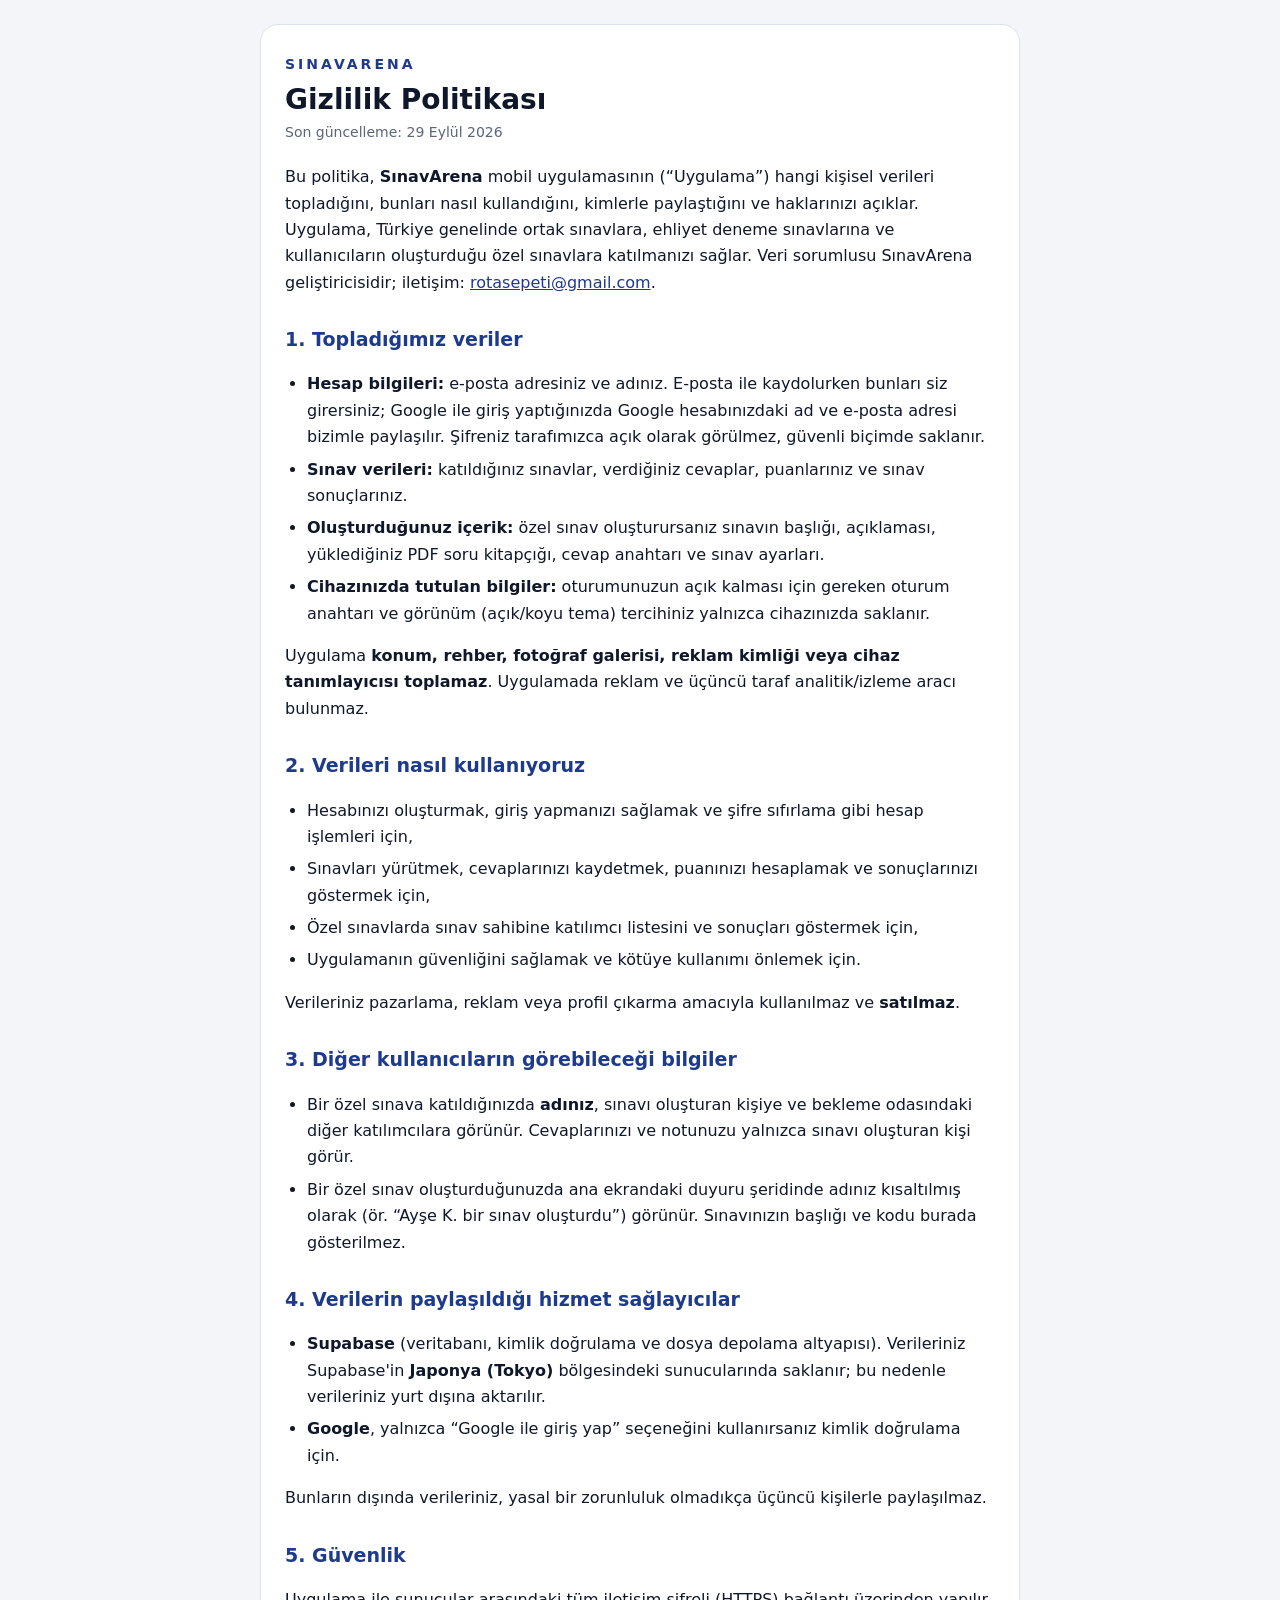
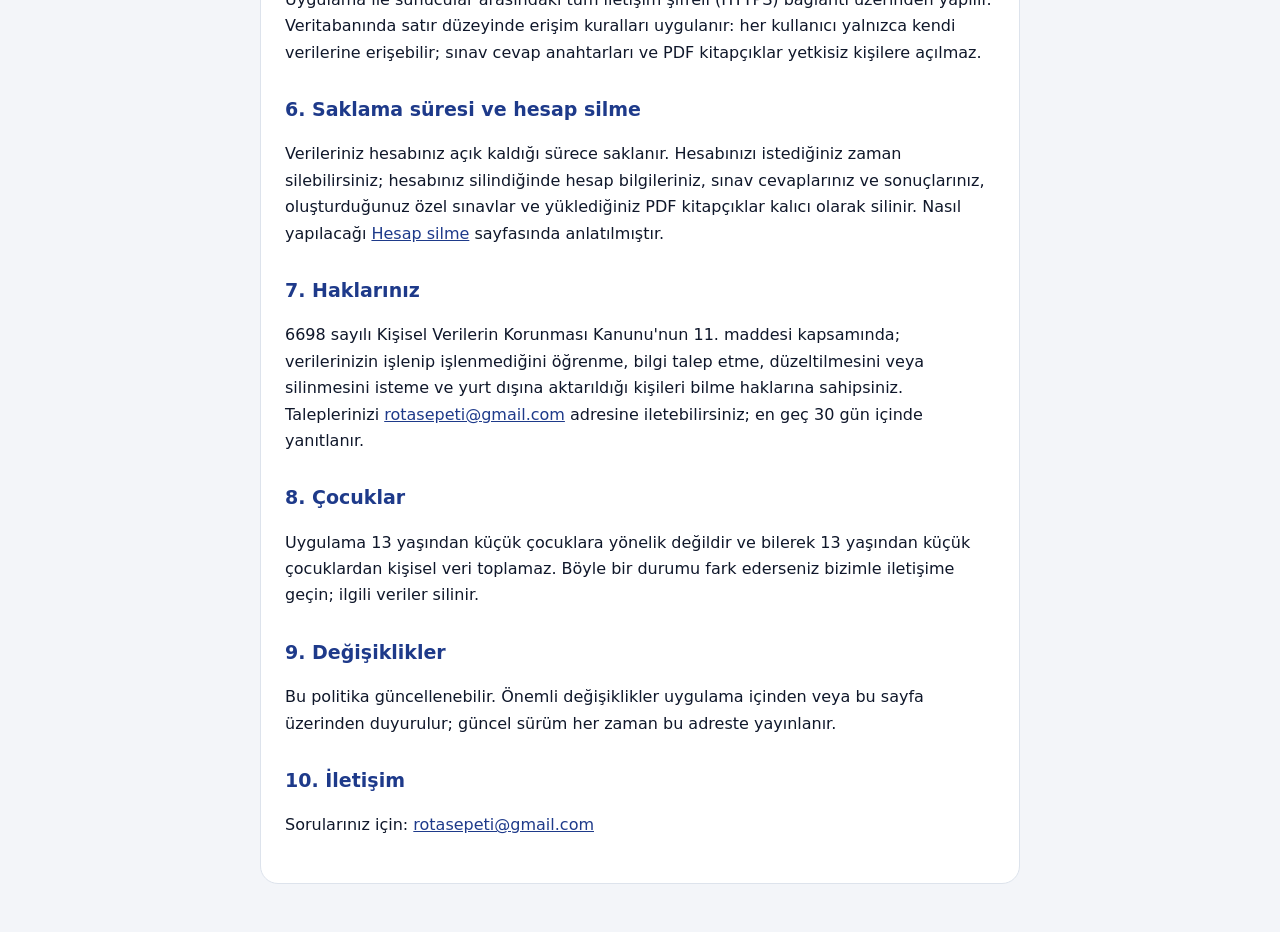
==== index.html @ 1d0f57b7 "SınavArena gizlilik politikası ve hesap silme sayfası Co-Authored-By: Claude Opus 5.5 <noreply@anthr" ====
<!doctype html>
<html lang="tr">
<head>
  <meta charset="utf-8">
  <meta name="viewport" content="width=device-width, initial-scale=1">
  <title>SınavArena – Gizlilik Politikası</title>
  <meta name="description" content="SınavArena mobil uygulamasının gizlilik politikası.">
  <link rel="stylesheet" href="style.css">
</head>
<body>
  <main>
    <p class="brand">SINAVARENA</p>
    <h1>Gizlilik Politikası</h1>
    <p class="meta">Son güncelleme: 29 Eylül 2026</p>

    <p>
      Bu politika, <strong>SınavArena</strong> mobil uygulamasının (“Uygulama”) hangi kişisel verileri
      topladığını, bunları nasıl kullandığını, kimlerle paylaştığını ve haklarınızı açıklar. Uygulama,
      Türkiye genelinde ortak sınavlara, ehliyet deneme sınavlarına ve kullanıcıların oluşturduğu özel
      sınavlara katılmanızı sağlar. Veri sorumlusu SınavArena geliştiricisidir; iletişim:
      <a href="mailto:rotasepeti@gmail.com">rotasepeti@gmail.com</a>.
    </p>

    <h2>1. Topladığımız veriler</h2>
    <ul>
      <li><strong>Hesap bilgileri:</strong> e-posta adresiniz ve adınız. E-posta ile kaydolurken
        bunları siz girersiniz; Google ile giriş yaptığınızda Google hesabınızdaki ad ve e-posta
        adresi bizimle paylaşılır. Şifreniz tarafımızca açık olarak görülmez, güvenli biçimde saklanır.</li>
      <li><strong>Sınav verileri:</strong> katıldığınız sınavlar, verdiğiniz cevaplar, puanlarınız ve
        sınav sonuçlarınız.</li>
      <li><strong>Oluşturduğunuz içerik:</strong> özel sınav oluşturursanız sınavın başlığı, açıklaması,
        yüklediğiniz PDF soru kitapçığı, cevap anahtarı ve sınav ayarları.</li>
      <li><strong>Cihazınızda tutulan bilgiler:</strong> oturumunuzun açık kalması için gereken oturum
        anahtarı ve görünüm (açık/koyu tema) tercihiniz yalnızca cihazınızda saklanır.</li>
    </ul>
    <p>
      Uygulama <strong>konum, rehber, fotoğraf galerisi, reklam kimliği veya cihaz tanımlayıcısı
      toplamaz</strong>. Uygulamada reklam ve üçüncü taraf analitik/izleme aracı bulunmaz.
    </p>

    <h2>2. Verileri nasıl kullanıyoruz</h2>
    <ul>
      <li>Hesabınızı oluşturmak, giriş yapmanızı sağlamak ve şifre sıfırlama gibi hesap işlemleri için,</li>
      <li>Sınavları yürütmek, cevaplarınızı kaydetmek, puanınızı hesaplamak ve sonuçlarınızı göstermek için,</li>
      <li>Özel sınavlarda sınav sahibine katılımcı listesini ve sonuçları göstermek için,</li>
      <li>Uygulamanın güvenliğini sağlamak ve kötüye kullanımı önlemek için.</li>
    </ul>
    <p>Verileriniz pazarlama, reklam veya profil çıkarma amacıyla kullanılmaz ve <strong>satılmaz</strong>.</p>

    <h2>3. Diğer kullanıcıların görebileceği bilgiler</h2>
    <ul>
      <li>Bir özel sınava katıldığınızda <strong>adınız</strong>, sınavı oluşturan kişiye ve bekleme
        odasındaki diğer katılımcılara görünür. Cevaplarınızı ve notunuzu yalnızca sınavı oluşturan kişi görür.</li>
      <li>Bir özel sınav oluşturduğunuzda ana ekrandaki duyuru şeridinde adınız kısaltılmış olarak
        (ör. “Ayşe K. bir sınav oluşturdu”) görünür. Sınavınızın başlığı ve kodu burada gösterilmez.</li>
    </ul>

    <h2>4. Verilerin paylaşıldığı hizmet sağlayıcılar</h2>
    <ul>
      <li><strong>Supabase</strong> (veritabanı, kimlik doğrulama ve dosya depolama altyapısı). Verileriniz
        Supabase'in <strong>Japonya (Tokyo)</strong> bölgesindeki sunucularında saklanır; bu nedenle
        verileriniz yurt dışına aktarılır.</li>
      <li><strong>Google</strong>, yalnızca “Google ile giriş yap” seçeneğini kullanırsanız kimlik
        doğrulama için.</li>
    </ul>
    <p>Bunların dışında verileriniz, yasal bir zorunluluk olmadıkça üçüncü kişilerle paylaşılmaz.</p>

    <h2>5. Güvenlik</h2>
    <p>
      Uygulama ile sunucular arasındaki tüm iletişim şifreli (HTTPS) bağlantı üzerinden yapılır.
      Veritabanında satır düzeyinde erişim kuralları uygulanır: her kullanıcı yalnızca kendi verilerine
      erişebilir; sınav cevap anahtarları ve PDF kitapçıklar yetkisiz kişilere açılmaz.
    </p>

    <h2>6. Saklama süresi ve hesap silme</h2>
    <p>
      Verileriniz hesabınız açık kaldığı sürece saklanır. Hesabınızı istediğiniz zaman silebilirsiniz;
      hesabınız silindiğinde hesap bilgileriniz, sınav cevaplarınız ve sonuçlarınız, oluşturduğunuz özel
      sınavlar ve yüklediğiniz PDF kitapçıklar kalıcı olarak silinir.
      Nasıl yapılacağı <a href="hesap-silme.html">Hesap silme</a> sayfasında anlatılmıştır.
    </p>

    <h2>7. Haklarınız</h2>
    <p>
      6698 sayılı Kişisel Verilerin Korunması Kanunu'nun 11. maddesi kapsamında; verilerinizin işlenip
      işlenmediğini öğrenme, bilgi talep etme, düzeltilmesini veya silinmesini isteme ve yurt dışına
      aktarıldığı kişileri bilme haklarına sahipsiniz. Taleplerinizi
      <a href="mailto:rotasepeti@gmail.com">rotasepeti@gmail.com</a> adresine iletebilirsiniz;
      en geç 30 gün içinde yanıtlanır.
    </p>

    <h2>8. Çocuklar</h2>
    <p>
      Uygulama 13 yaşından küçük çocuklara yönelik değildir ve bilerek 13 yaşından küçük çocuklardan
      kişisel veri toplamaz. Böyle bir durumu fark ederseniz bizimle iletişime geçin; ilgili veriler silinir.
    </p>

    <h2>9. Değişiklikler</h2>
    <p>
      Bu politika güncellenebilir. Önemli değişiklikler uygulama içinden veya bu sayfa üzerinden
      duyurulur; güncel sürüm her zaman bu adreste yayınlanır.
    </p>

    <h2>10. İletişim</h2>
    <p>Sorularınız için: <a href="mailto:rotasepeti@gmail.com">rotasepeti@gmail.com</a></p>
  </main>
</body>
</html>
---- style.css ----
:root {
  --bg: #F3F5F9;
  --card: #FFFFFF;
  --text: #0F172A;
  --muted: #5B6679;
  --primary: #1E3A8A;
  --accent: #D97706;
  --border: #DDE3EC;
}

@media (prefers-color-scheme: dark) {
  :root {
    --bg: #0B1120;
    --card: #131B2E;
    --text: #E5E9F2;
    --muted: #94A0B8;
    --primary: #7C9CFF;
    --accent: #FBBF24;
    --border: #243049;
  }
}

* { box-sizing: border-box; }

body {
  margin: 0;
  padding: 24px 16px 48px;
  background: var(--bg);
  color: var(--text);
  font: 16px/1.65 system-ui, -apple-system, "Segoe UI", Roboto, sans-serif;
}

main {
  max-width: 760px;
  margin: 0 auto;
  padding: 28px 24px;
  background: var(--card);
  border: 1px solid var(--border);
  border-radius: 18px;
}

.brand {
  margin: 0;
  color: var(--primary);
  font-weight: 800;
  letter-spacing: 3px;
  font-size: 14px;
}

h1 { margin: 6px 0 4px; font-size: 28px; line-height: 1.25; }
h2 { margin: 28px 0 8px; font-size: 19px; color: var(--primary); }
.meta { margin: 0 0 20px; color: var(--muted); font-size: 14px; }
a { color: var(--primary); }
ul, ol { padding-left: 22px; }
li { margin: 6px 0; }
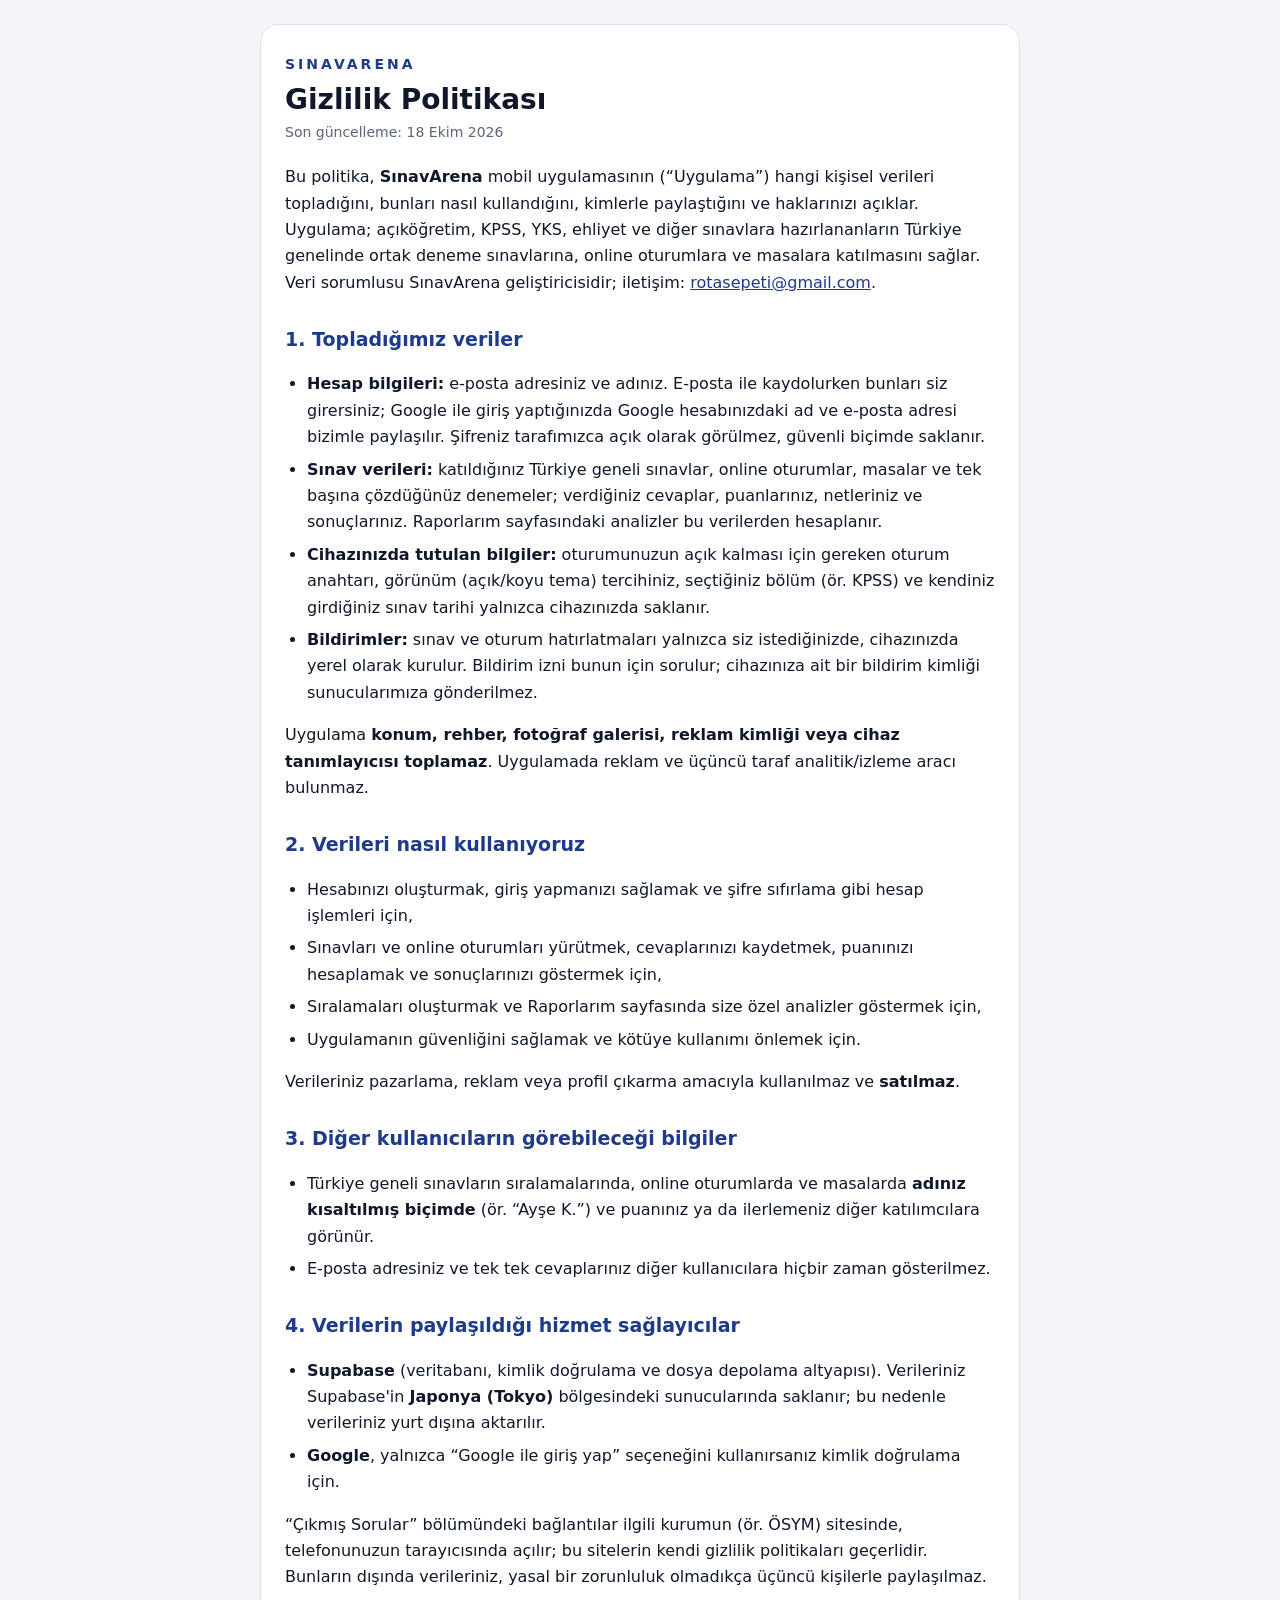
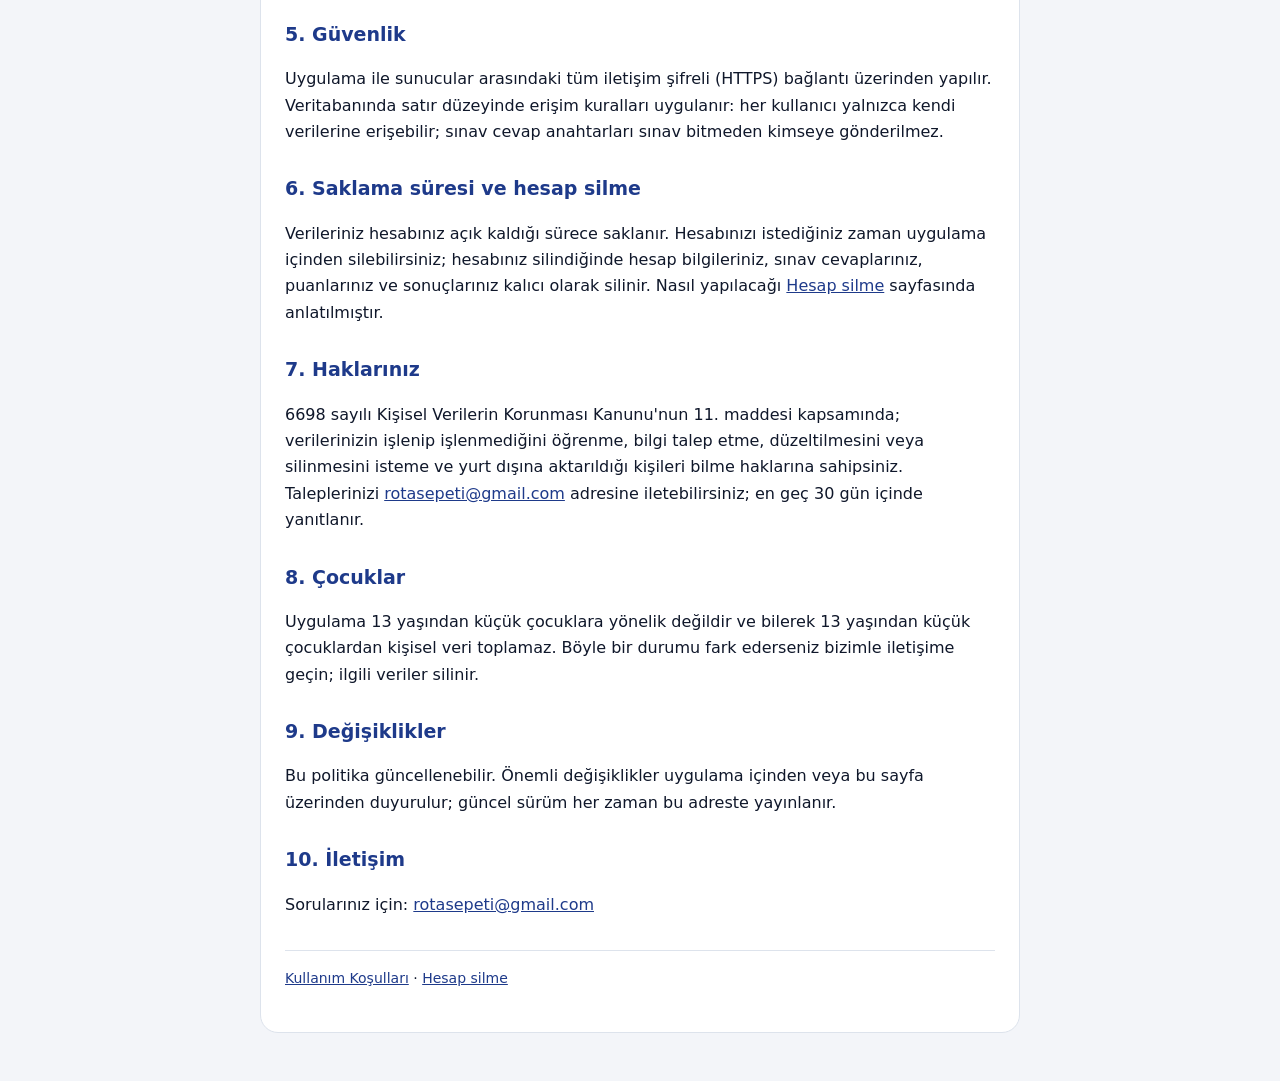
==== commit 9a44e2c3: "Gizlilik politikasını ve hesap silme sayfasını güncelle, kullanım koşullarını ekle Özel sınavlar ve " ====
--- a/index.html
+++ b/index.html
@@ -11,14 +11,14 @@
   <main>
     <p class="brand">SINAVARENA</p>
     <h1>Gizlilik Politikası</h1>
-    <p class="meta">Son güncelleme: 29 Eylül 2026</p>
+    <p class="meta">Son güncelleme: 18 Ekim 2026</p>
 
     <p>
       Bu politika, <strong>SınavArena</strong> mobil uygulamasının (“Uygulama”) hangi kişisel verileri
-      topladığını, bunları nasıl kullandığını, kimlerle paylaştığını ve haklarınızı açıklar. Uygulama,
-      Türkiye genelinde ortak sınavlara, ehliyet deneme sınavlarına ve kullanıcıların oluşturduğu özel
-      sınavlara katılmanızı sağlar. Veri sorumlusu SınavArena geliştiricisidir; iletişim:
-      <a href="mailto:rotasepeti@gmail.com">rotasepeti@gmail.com</a>.
+      topladığını, bunları nasıl kullandığını, kimlerle paylaştığını ve haklarınızı açıklar. Uygulama;
+      açıköğretim, KPSS, YKS, ehliyet ve diğer sınavlara hazırlananların Türkiye genelinde ortak deneme
+      sınavlarına, online oturumlara ve masalara katılmasını sağlar. Veri sorumlusu SınavArena
+      geliştiricisidir; iletişim: <a href="mailto:rotasepeti@gmail.com">rotasepeti@gmail.com</a>.
     </p>
 
     <h2>1. Topladığımız veriler</h2>
@@ -26,12 +26,15 @@
       <li><strong>Hesap bilgileri:</strong> e-posta adresiniz ve adınız. E-posta ile kaydolurken
         bunları siz girersiniz; Google ile giriş yaptığınızda Google hesabınızdaki ad ve e-posta
         adresi bizimle paylaşılır. Şifreniz tarafımızca açık olarak görülmez, güvenli biçimde saklanır.</li>
-      <li><strong>Sınav verileri:</strong> katıldığınız sınavlar, verdiğiniz cevaplar, puanlarınız ve
-        sınav sonuçlarınız.</li>
-      <li><strong>Oluşturduğunuz içerik:</strong> özel sınav oluşturursanız sınavın başlığı, açıklaması,
-        yüklediğiniz PDF soru kitapçığı, cevap anahtarı ve sınav ayarları.</li>
+      <li><strong>Sınav verileri:</strong> katıldığınız Türkiye geneli sınavlar, online oturumlar, masalar
+        ve tek başına çözdüğünüz denemeler; verdiğiniz cevaplar, puanlarınız, netleriniz ve sonuçlarınız.
+        Raporlarım sayfasındaki analizler bu verilerden hesaplanır.</li>
       <li><strong>Cihazınızda tutulan bilgiler:</strong> oturumunuzun açık kalması için gereken oturum
-        anahtarı ve görünüm (açık/koyu tema) tercihiniz yalnızca cihazınızda saklanır.</li>
+        anahtarı, görünüm (açık/koyu tema) tercihiniz, seçtiğiniz bölüm (ör. KPSS) ve kendiniz girdiğiniz
+        sınav tarihi yalnızca cihazınızda saklanır.</li>
+      <li><strong>Bildirimler:</strong> sınav ve oturum hatırlatmaları yalnızca siz istediğinizde, cihazınızda
+        yerel olarak kurulur. Bildirim izni bunun için sorulur; cihazınıza ait bir bildirim kimliği
+        sunucularımıza gönderilmez.</li>
     </ul>
     <p>
       Uygulama <strong>konum, rehber, fotoğraf galerisi, reklam kimliği veya cihaz tanımlayıcısı
@@ -41,18 +44,17 @@
     <h2>2. Verileri nasıl kullanıyoruz</h2>
     <ul>
       <li>Hesabınızı oluşturmak, giriş yapmanızı sağlamak ve şifre sıfırlama gibi hesap işlemleri için,</li>
-      <li>Sınavları yürütmek, cevaplarınızı kaydetmek, puanınızı hesaplamak ve sonuçlarınızı göstermek için,</li>
-      <li>Özel sınavlarda sınav sahibine katılımcı listesini ve sonuçları göstermek için,</li>
+      <li>Sınavları ve online oturumları yürütmek, cevaplarınızı kaydetmek, puanınızı hesaplamak ve sonuçlarınızı göstermek için,</li>
+      <li>Sıralamaları oluşturmak ve Raporlarım sayfasında size özel analizler göstermek için,</li>
       <li>Uygulamanın güvenliğini sağlamak ve kötüye kullanımı önlemek için.</li>
     </ul>
     <p>Verileriniz pazarlama, reklam veya profil çıkarma amacıyla kullanılmaz ve <strong>satılmaz</strong>.</p>
 
     <h2>3. Diğer kullanıcıların görebileceği bilgiler</h2>
     <ul>
-      <li>Bir özel sınava katıldığınızda <strong>adınız</strong>, sınavı oluşturan kişiye ve bekleme
-        odasındaki diğer katılımcılara görünür. Cevaplarınızı ve notunuzu yalnızca sınavı oluşturan kişi görür.</li>
-      <li>Bir özel sınav oluşturduğunuzda ana ekrandaki duyuru şeridinde adınız kısaltılmış olarak
-        (ör. “Ayşe K. bir sınav oluşturdu”) görünür. Sınavınızın başlığı ve kodu burada gösterilmez.</li>
+      <li>Türkiye geneli sınavların sıralamalarında, online oturumlarda ve masalarda <strong>adınız
+        kısaltılmış biçimde</strong> (ör. “Ayşe K.”) ve puanınız ya da ilerlemeniz diğer katılımcılara görünür.</li>
+      <li>E-posta adresiniz ve tek tek cevaplarınız diğer kullanıcılara hiçbir zaman gösterilmez.</li>
     </ul>
 
     <h2>4. Verilerin paylaşıldığı hizmet sağlayıcılar</h2>
@@ -63,21 +65,25 @@
       <li><strong>Google</strong>, yalnızca “Google ile giriş yap” seçeneğini kullanırsanız kimlik
         doğrulama için.</li>
     </ul>
-    <p>Bunların dışında verileriniz, yasal bir zorunluluk olmadıkça üçüncü kişilerle paylaşılmaz.</p>
+    <p>
+      “Çıkmış Sorular” bölümündeki bağlantılar ilgili kurumun (ör. ÖSYM) sitesinde, telefonunuzun
+      tarayıcısında açılır; bu sitelerin kendi gizlilik politikaları geçerlidir. Bunların dışında
+      verileriniz, yasal bir zorunluluk olmadıkça üçüncü kişilerle paylaşılmaz.
+    </p>
 
     <h2>5. Güvenlik</h2>
     <p>
       Uygulama ile sunucular arasındaki tüm iletişim şifreli (HTTPS) bağlantı üzerinden yapılır.
       Veritabanında satır düzeyinde erişim kuralları uygulanır: her kullanıcı yalnızca kendi verilerine
-      erişebilir; sınav cevap anahtarları ve PDF kitapçıklar yetkisiz kişilere açılmaz.
+      erişebilir; sınav cevap anahtarları sınav bitmeden kimseye gönderilmez.
     </p>
 
     <h2>6. Saklama süresi ve hesap silme</h2>
     <p>
-      Verileriniz hesabınız açık kaldığı sürece saklanır. Hesabınızı istediğiniz zaman silebilirsiniz;
-      hesabınız silindiğinde hesap bilgileriniz, sınav cevaplarınız ve sonuçlarınız, oluşturduğunuz özel
-      sınavlar ve yüklediğiniz PDF kitapçıklar kalıcı olarak silinir.
-      Nasıl yapılacağı <a href="hesap-silme.html">Hesap silme</a> sayfasında anlatılmıştır.
+      Verileriniz hesabınız açık kaldığı sürece saklanır. Hesabınızı istediğiniz zaman uygulama içinden
+      silebilirsiniz; hesabınız silindiğinde hesap bilgileriniz, sınav cevaplarınız, puanlarınız ve
+      sonuçlarınız kalıcı olarak silinir. Nasıl yapılacağı <a href="hesap-silme.html">Hesap silme</a>
+      sayfasında anlatılmıştır.
     </p>
 
     <h2>7. Haklarınız</h2>
@@ -103,6 +109,8 @@
 
     <h2>10. İletişim</h2>
     <p>Sorularınız için: <a href="mailto:rotasepeti@gmail.com">rotasepeti@gmail.com</a></p>
+
+    <p class="nav"><a href="kullanim-kosullari.html">Kullanım Koşulları</a> · <a href="hesap-silme.html">Hesap silme</a></p>
   </main>
 </body>
 </html>
--- a/style.css
+++ b/style.css
@@ -53,3 +53,4 @@
 a { color: var(--primary); }
 ul, ol { padding-left: 22px; }
 li { margin: 6px 0; }
+.nav { margin-top: 32px; padding-top: 16px; border-top: 1px solid var(--border); font-size: 14px; }
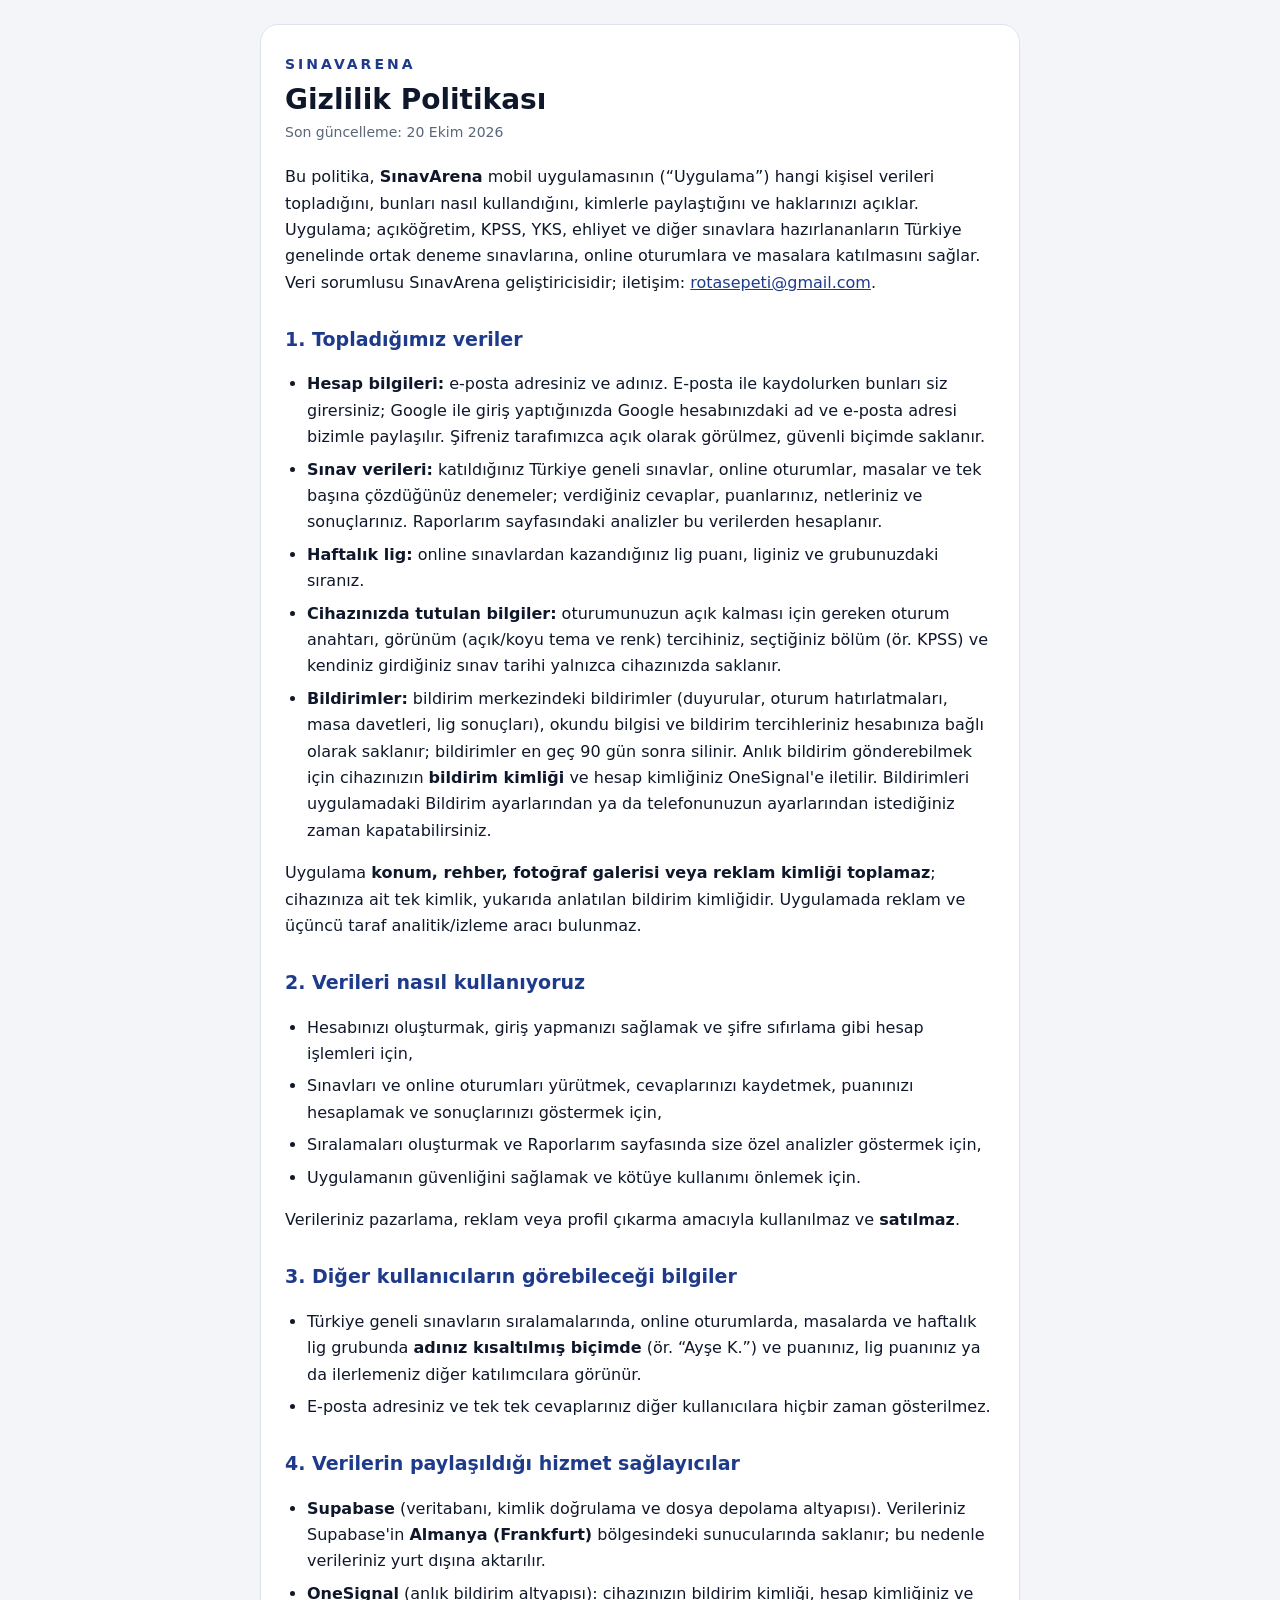
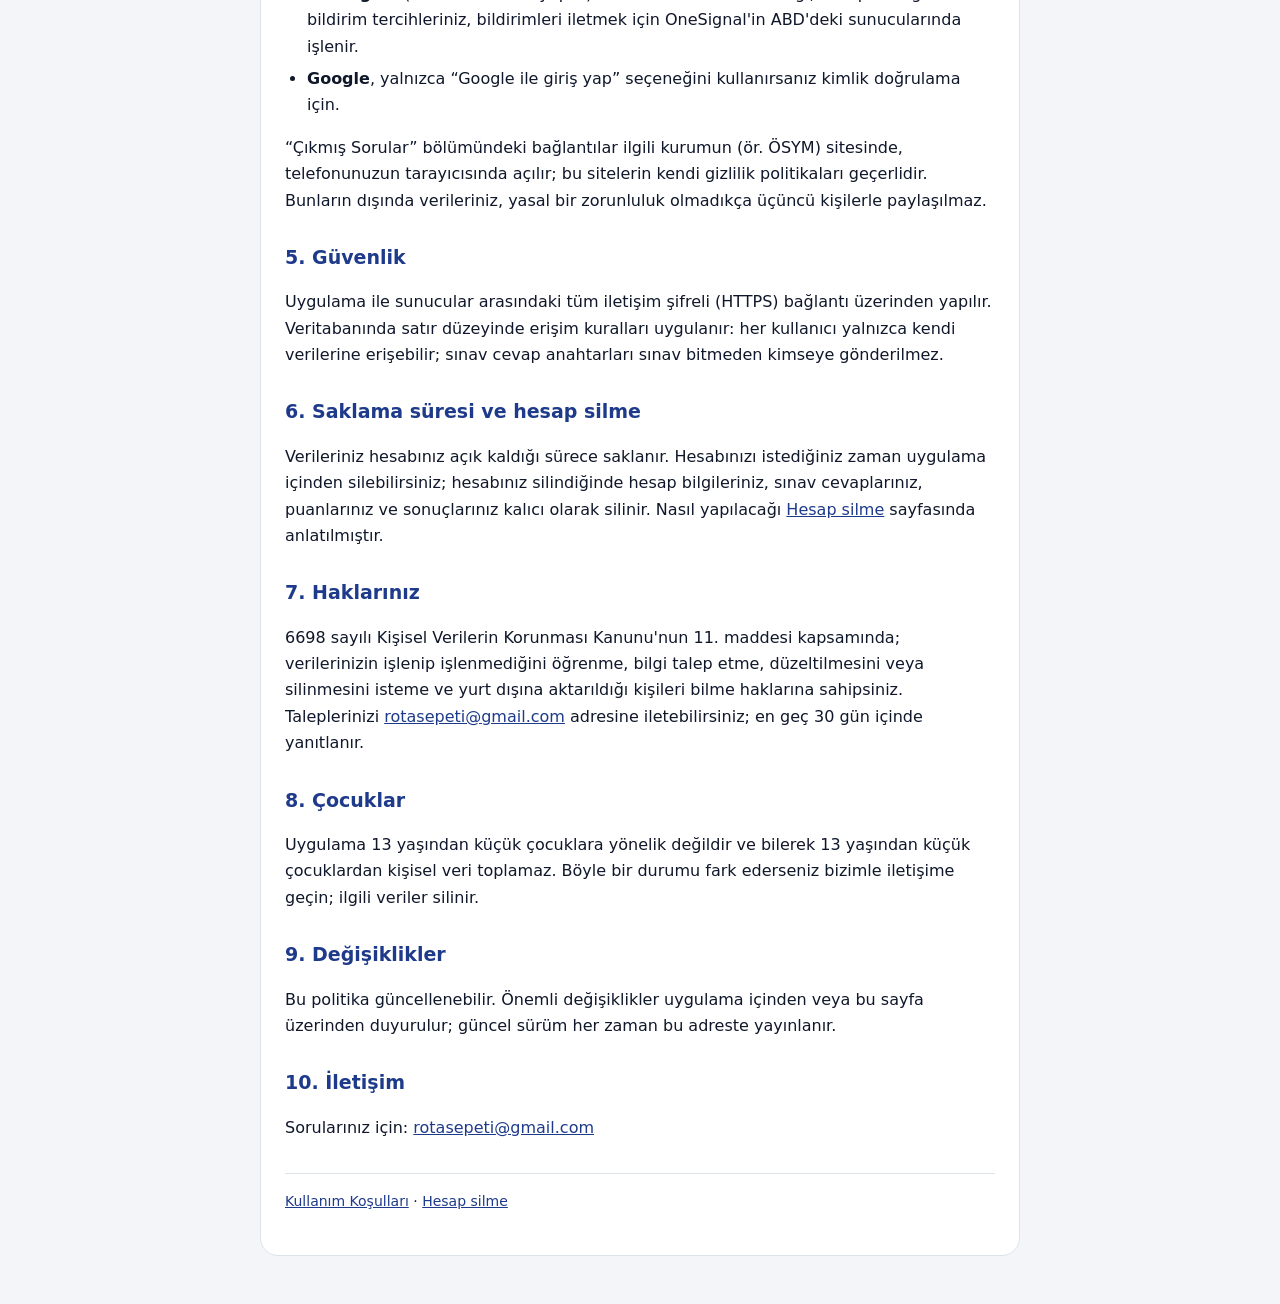
==== commit 5f8fe2a9: "Gizlilik politikası: Frankfurt sunucusu, OneSignal bildirimleri ve haftalık lig Co-Authored-By: Clau" ====
--- a/index.html
+++ b/index.html
@@ -11,7 +11,7 @@
   <main>
     <p class="brand">SINAVARENA</p>
     <h1>Gizlilik Politikası</h1>
-    <p class="meta">Son güncelleme: 18 Ekim 2026</p>
+    <p class="meta">Son güncelleme: 20 Ekim 2026</p>
 
     <p>
       Bu politika, <strong>SınavArena</strong> mobil uygulamasının (“Uygulama”) hangi kişisel verileri
@@ -29,16 +29,19 @@
       <li><strong>Sınav verileri:</strong> katıldığınız Türkiye geneli sınavlar, online oturumlar, masalar
         ve tek başına çözdüğünüz denemeler; verdiğiniz cevaplar, puanlarınız, netleriniz ve sonuçlarınız.
         Raporlarım sayfasındaki analizler bu verilerden hesaplanır.</li>
+      <li><strong>Haftalık lig:</strong> online sınavlardan kazandığınız lig puanı, liginiz ve grubunuzdaki sıranız.</li>
       <li><strong>Cihazınızda tutulan bilgiler:</strong> oturumunuzun açık kalması için gereken oturum
-        anahtarı, görünüm (açık/koyu tema) tercihiniz, seçtiğiniz bölüm (ör. KPSS) ve kendiniz girdiğiniz
+        anahtarı, görünüm (açık/koyu tema ve renk) tercihiniz, seçtiğiniz bölüm (ör. KPSS) ve kendiniz girdiğiniz
         sınav tarihi yalnızca cihazınızda saklanır.</li>
-      <li><strong>Bildirimler:</strong> sınav ve oturum hatırlatmaları yalnızca siz istediğinizde, cihazınızda
-        yerel olarak kurulur. Bildirim izni bunun için sorulur; cihazınıza ait bir bildirim kimliği
-        sunucularımıza gönderilmez.</li>
+      <li><strong>Bildirimler:</strong> bildirim merkezindeki bildirimler (duyurular, oturum hatırlatmaları,
+        masa davetleri, lig sonuçları), okundu bilgisi ve bildirim tercihleriniz hesabınıza bağlı olarak
+        saklanır; bildirimler en geç 90 gün sonra silinir. Anlık bildirim gönderebilmek için cihazınızın
+        <strong>bildirim kimliği</strong> ve hesap kimliğiniz OneSignal'e iletilir. Bildirimleri uygulamadaki
+        Bildirim ayarlarından ya da telefonunuzun ayarlarından istediğiniz zaman kapatabilirsiniz.</li>
     </ul>
     <p>
-      Uygulama <strong>konum, rehber, fotoğraf galerisi, reklam kimliği veya cihaz tanımlayıcısı
-      toplamaz</strong>. Uygulamada reklam ve üçüncü taraf analitik/izleme aracı bulunmaz.
+      Uygulama <strong>konum, rehber, fotoğraf galerisi veya reklam kimliği toplamaz</strong>; cihazınıza
+      ait tek kimlik, yukarıda anlatılan bildirim kimliğidir. Uygulamada reklam ve üçüncü taraf analitik/izleme aracı bulunmaz.
     </p>
 
     <h2>2. Verileri nasıl kullanıyoruz</h2>
@@ -52,16 +55,19 @@
 
     <h2>3. Diğer kullanıcıların görebileceği bilgiler</h2>
     <ul>
-      <li>Türkiye geneli sınavların sıralamalarında, online oturumlarda ve masalarda <strong>adınız
-        kısaltılmış biçimde</strong> (ör. “Ayşe K.”) ve puanınız ya da ilerlemeniz diğer katılımcılara görünür.</li>
+      <li>Türkiye geneli sınavların sıralamalarında, online oturumlarda, masalarda ve haftalık lig grubunda
+        <strong>adınız kısaltılmış biçimde</strong> (ör. “Ayşe K.”) ve puanınız, lig puanınız ya da
+        ilerlemeniz diğer katılımcılara görünür.</li>
       <li>E-posta adresiniz ve tek tek cevaplarınız diğer kullanıcılara hiçbir zaman gösterilmez.</li>
     </ul>
 
     <h2>4. Verilerin paylaşıldığı hizmet sağlayıcılar</h2>
     <ul>
       <li><strong>Supabase</strong> (veritabanı, kimlik doğrulama ve dosya depolama altyapısı). Verileriniz
-        Supabase'in <strong>Japonya (Tokyo)</strong> bölgesindeki sunucularında saklanır; bu nedenle
+        Supabase'in <strong>Almanya (Frankfurt)</strong> bölgesindeki sunucularında saklanır; bu nedenle
         verileriniz yurt dışına aktarılır.</li>
+      <li><strong>OneSignal</strong> (anlık bildirim altyapısı): cihazınızın bildirim kimliği, hesap kimliğiniz
+        ve bildirim tercihleriniz, bildirimleri iletmek için OneSignal'in ABD'deki sunucularında işlenir.</li>
       <li><strong>Google</strong>, yalnızca “Google ile giriş yap” seçeneğini kullanırsanız kimlik
         doğrulama için.</li>
     </ul>
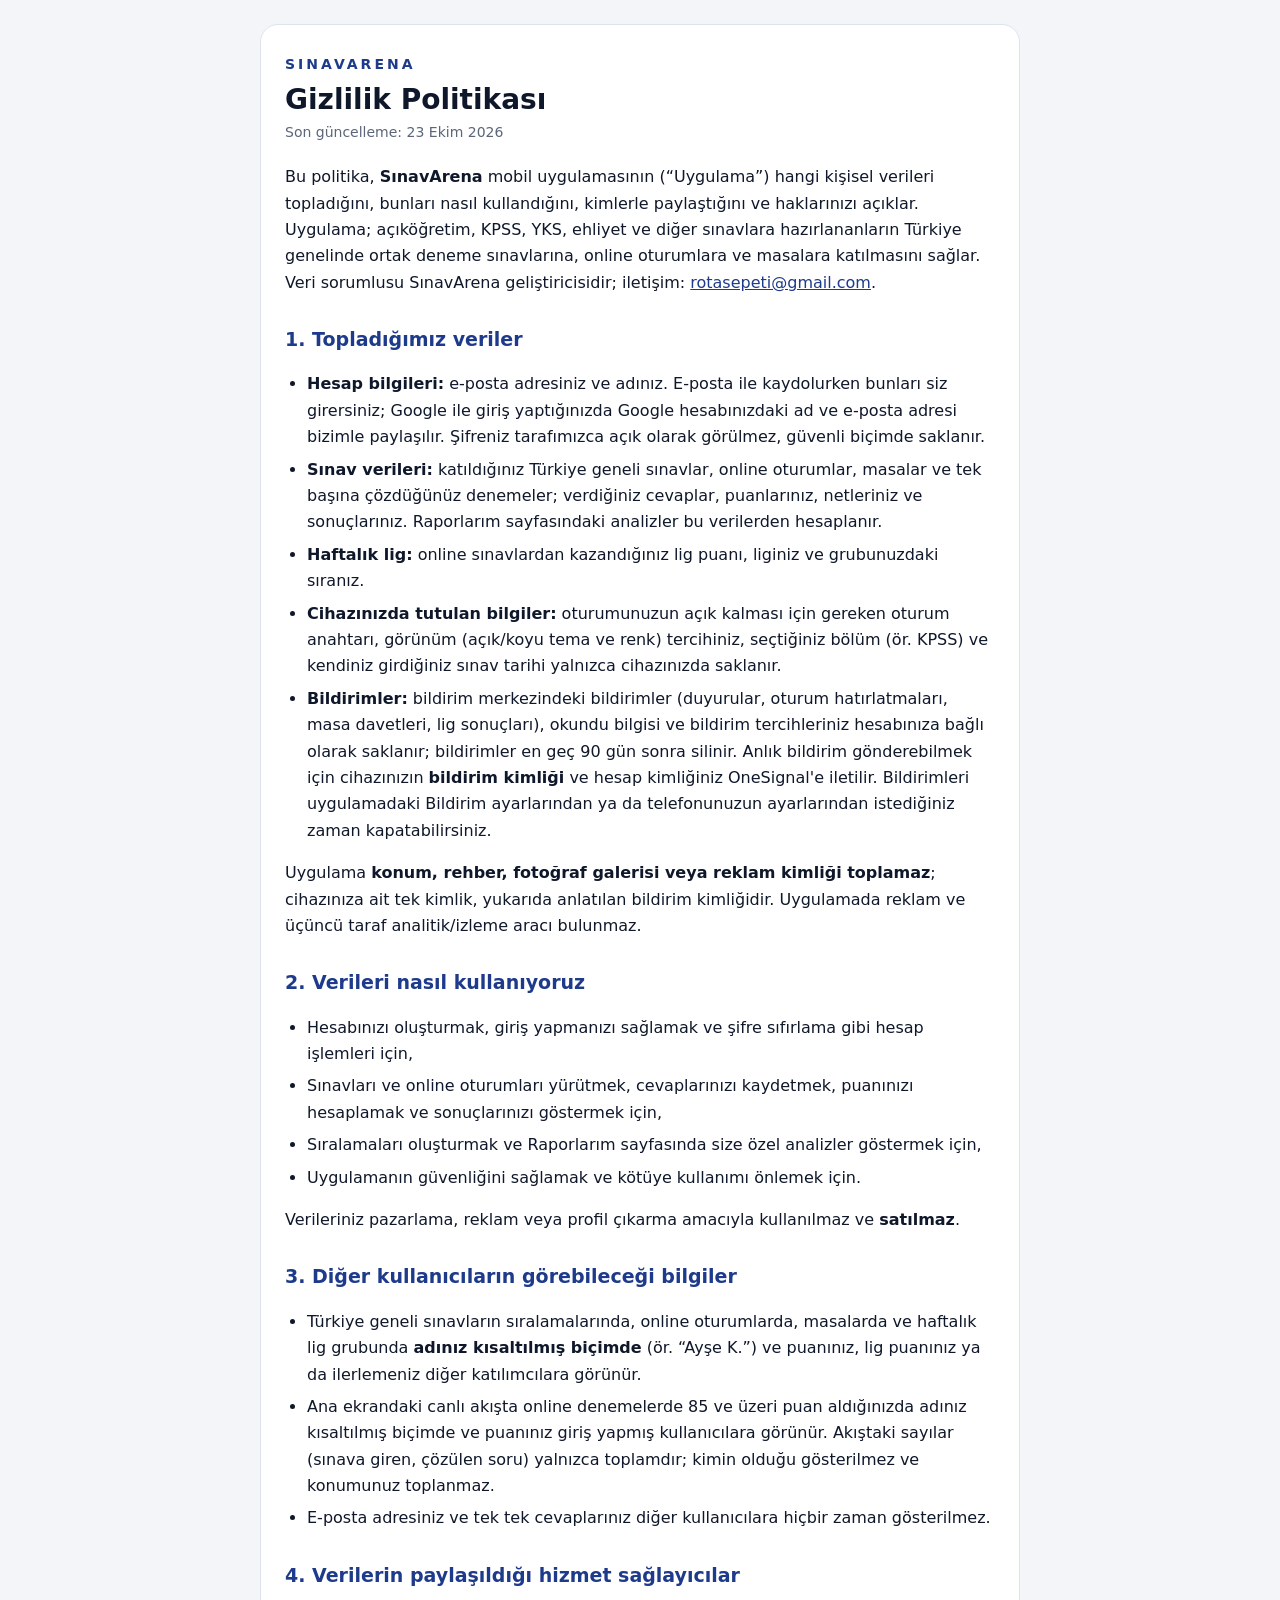
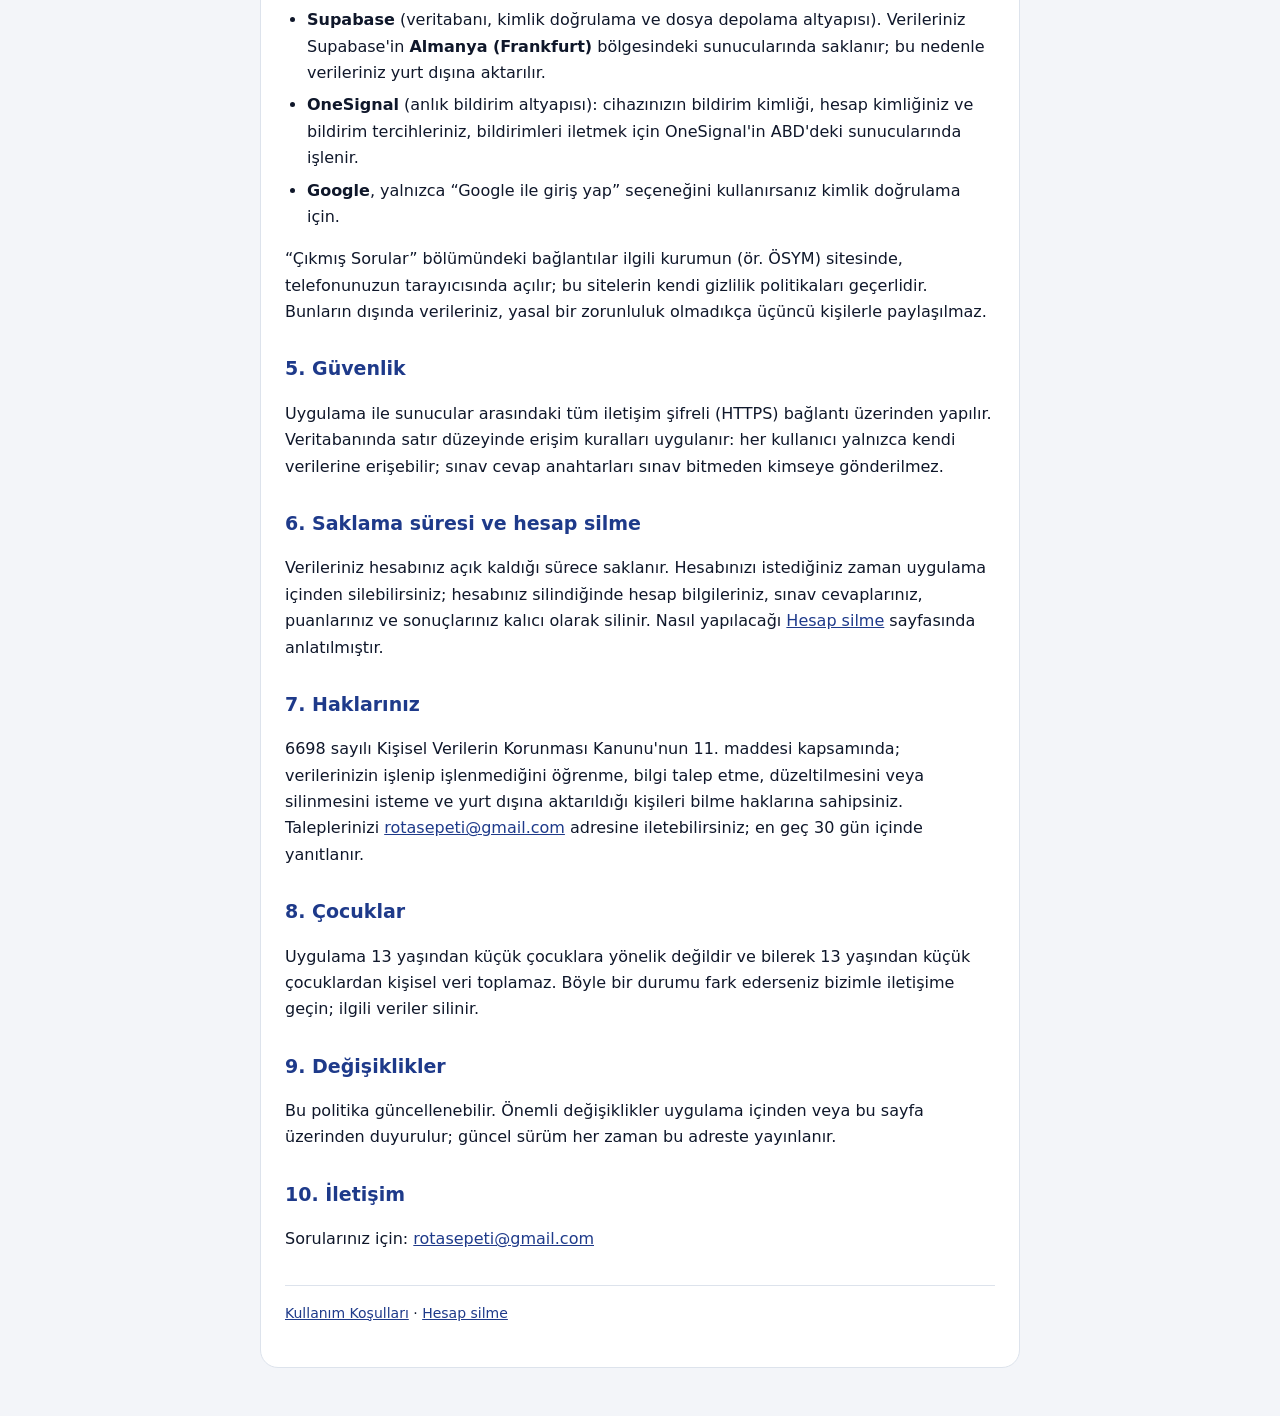
==== commit 0fcb36d2: "Gizlilik politikası: canlı akış Co-Authored-By: Claude Opus 5.5 <noreply@anthropic.com>" ====
--- a/index.html
+++ b/index.html
@@ -11,7 +11,7 @@
   <main>
     <p class="brand">SINAVARENA</p>
     <h1>Gizlilik Politikası</h1>
-    <p class="meta">Son güncelleme: 20 Ekim 2026</p>
+    <p class="meta">Son güncelleme: 23 Ekim 2026</p>
 
     <p>
       Bu politika, <strong>SınavArena</strong> mobil uygulamasının (“Uygulama”) hangi kişisel verileri
@@ -58,6 +58,7 @@
       <li>Türkiye geneli sınavların sıralamalarında, online oturumlarda, masalarda ve haftalık lig grubunda
         <strong>adınız kısaltılmış biçimde</strong> (ör. “Ayşe K.”) ve puanınız, lig puanınız ya da
         ilerlemeniz diğer katılımcılara görünür.</li>
+      <li>Ana ekrandaki canlı akışta online denemelerde 85 ve üzeri puan aldığınızda adınız kısaltılmış biçimde ve puanınız giriş yapmış kullanıcılara görünür. Akıştaki sayılar (sınava giren, çözülen soru) yalnızca toplamdır; kimin olduğu gösterilmez ve konumunuz toplanmaz.</li>
       <li>E-posta adresiniz ve tek tek cevaplarınız diğer kullanıcılara hiçbir zaman gösterilmez.</li>
     </ul>
 
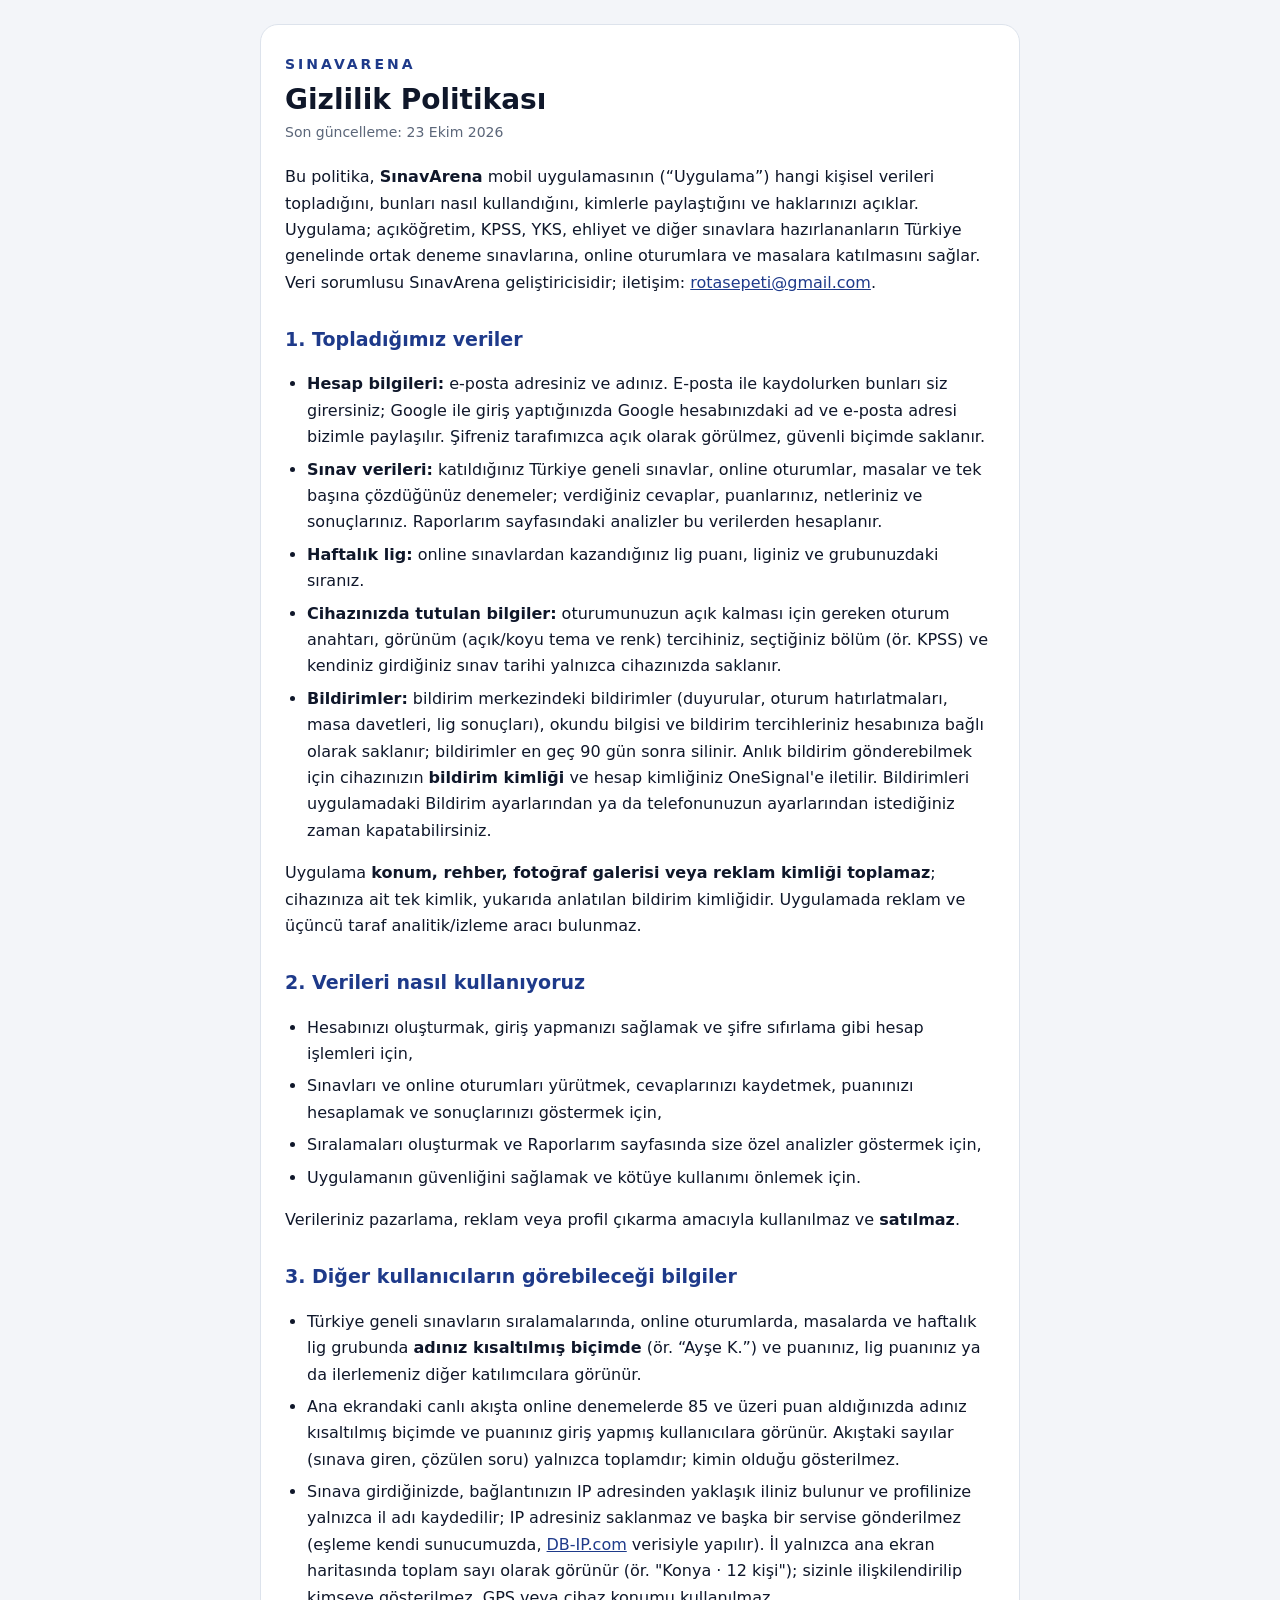
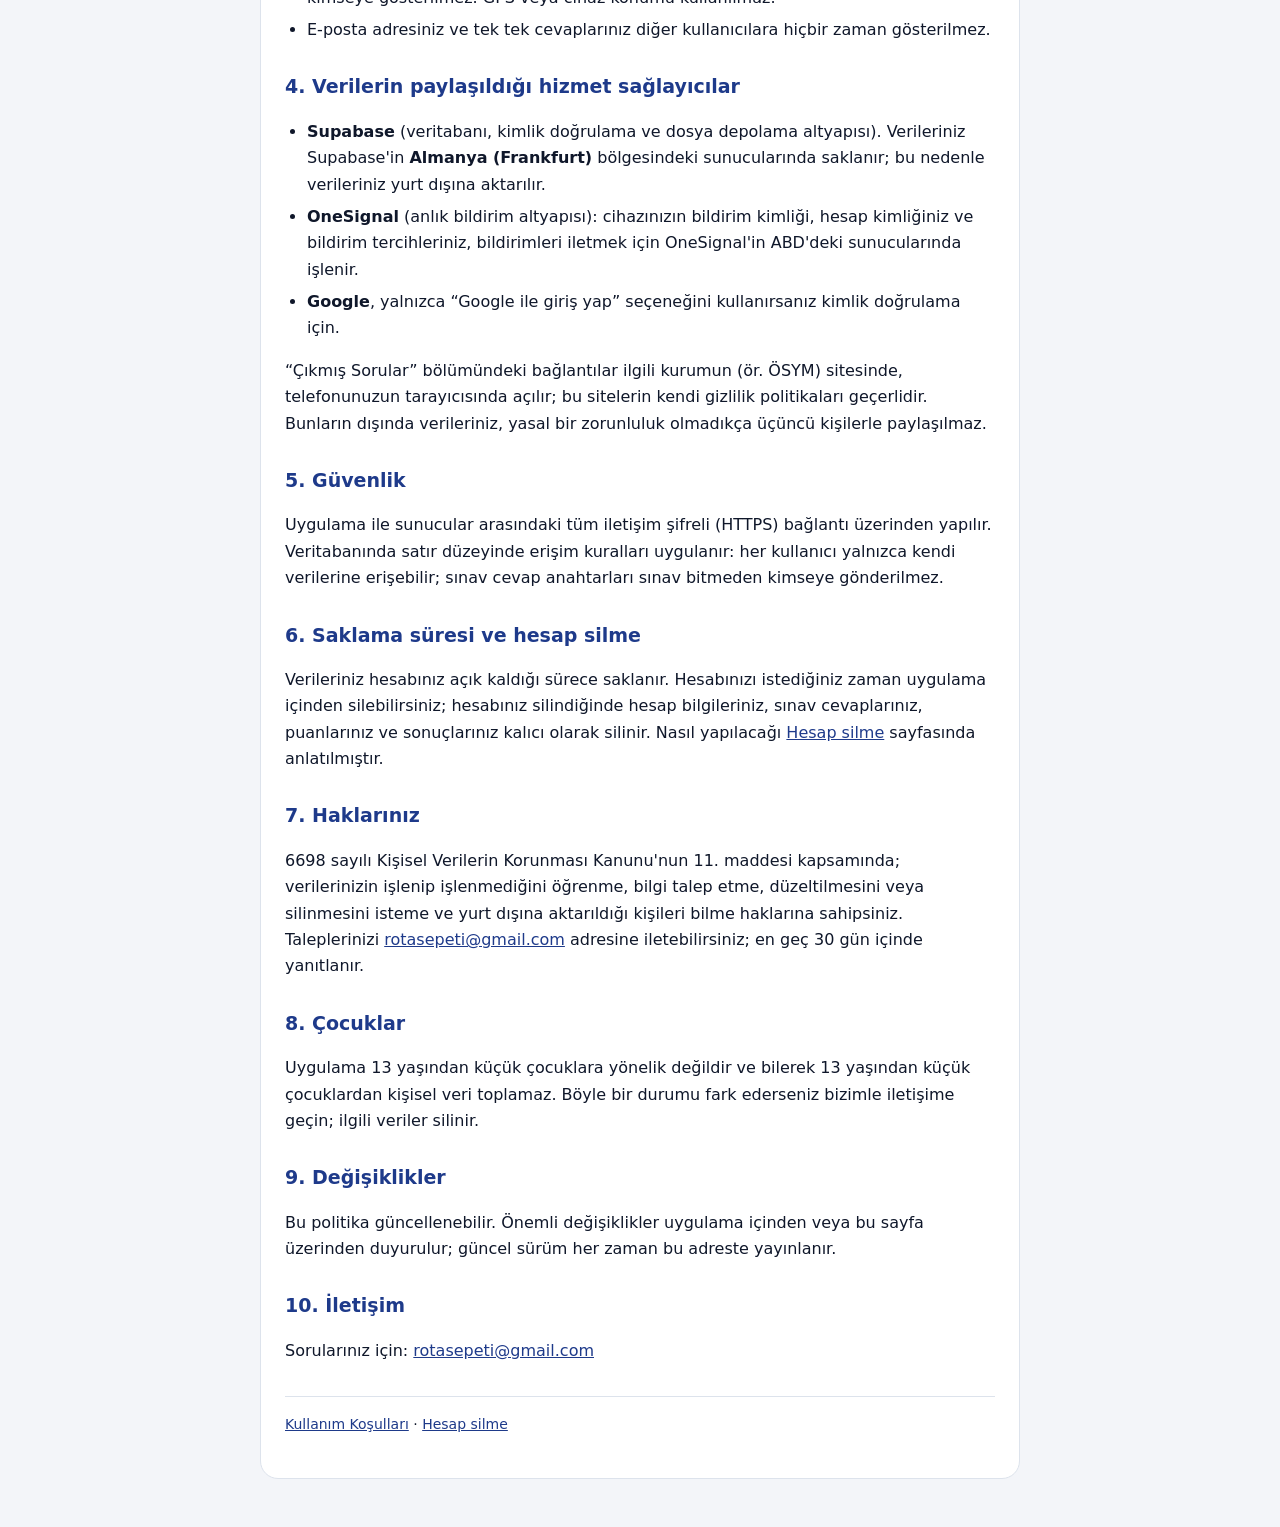
==== commit f3d1e1fd: "Gizlilik politikası: yaklaşık il Co-Authored-By: Claude Opus 5.5 <noreply@anthropic.com>" ====
--- a/index.html
+++ b/index.html
@@ -58,7 +58,8 @@
       <li>Türkiye geneli sınavların sıralamalarında, online oturumlarda, masalarda ve haftalık lig grubunda
         <strong>adınız kısaltılmış biçimde</strong> (ör. “Ayşe K.”) ve puanınız, lig puanınız ya da
         ilerlemeniz diğer katılımcılara görünür.</li>
-      <li>Ana ekrandaki canlı akışta online denemelerde 85 ve üzeri puan aldığınızda adınız kısaltılmış biçimde ve puanınız giriş yapmış kullanıcılara görünür. Akıştaki sayılar (sınava giren, çözülen soru) yalnızca toplamdır; kimin olduğu gösterilmez ve konumunuz toplanmaz.</li>
+      <li>Ana ekrandaki canlı akışta online denemelerde 85 ve üzeri puan aldığınızda adınız kısaltılmış biçimde ve puanınız giriş yapmış kullanıcılara görünür. Akıştaki sayılar (sınava giren, çözülen soru) yalnızca toplamdır; kimin olduğu gösterilmez.</li>
+      <li>Sınava girdiğinizde, bağlantınızın IP adresinden yaklaşık iliniz bulunur ve profilinize yalnızca il adı kaydedilir; IP adresiniz saklanmaz ve başka bir servise gönderilmez (eşleme kendi sunucumuzda, <a href="https://db-ip.com">DB-IP.com</a> verisiyle yapılır). İl yalnızca ana ekran haritasında toplam sayı olarak görünür (ör. "Konya · 12 kişi"); sizinle ilişkilendirilip kimseye gösterilmez. GPS veya cihaz konumu kullanılmaz.</li>
       <li>E-posta adresiniz ve tek tek cevaplarınız diğer kullanıcılara hiçbir zaman gösterilmez.</li>
     </ul>
 
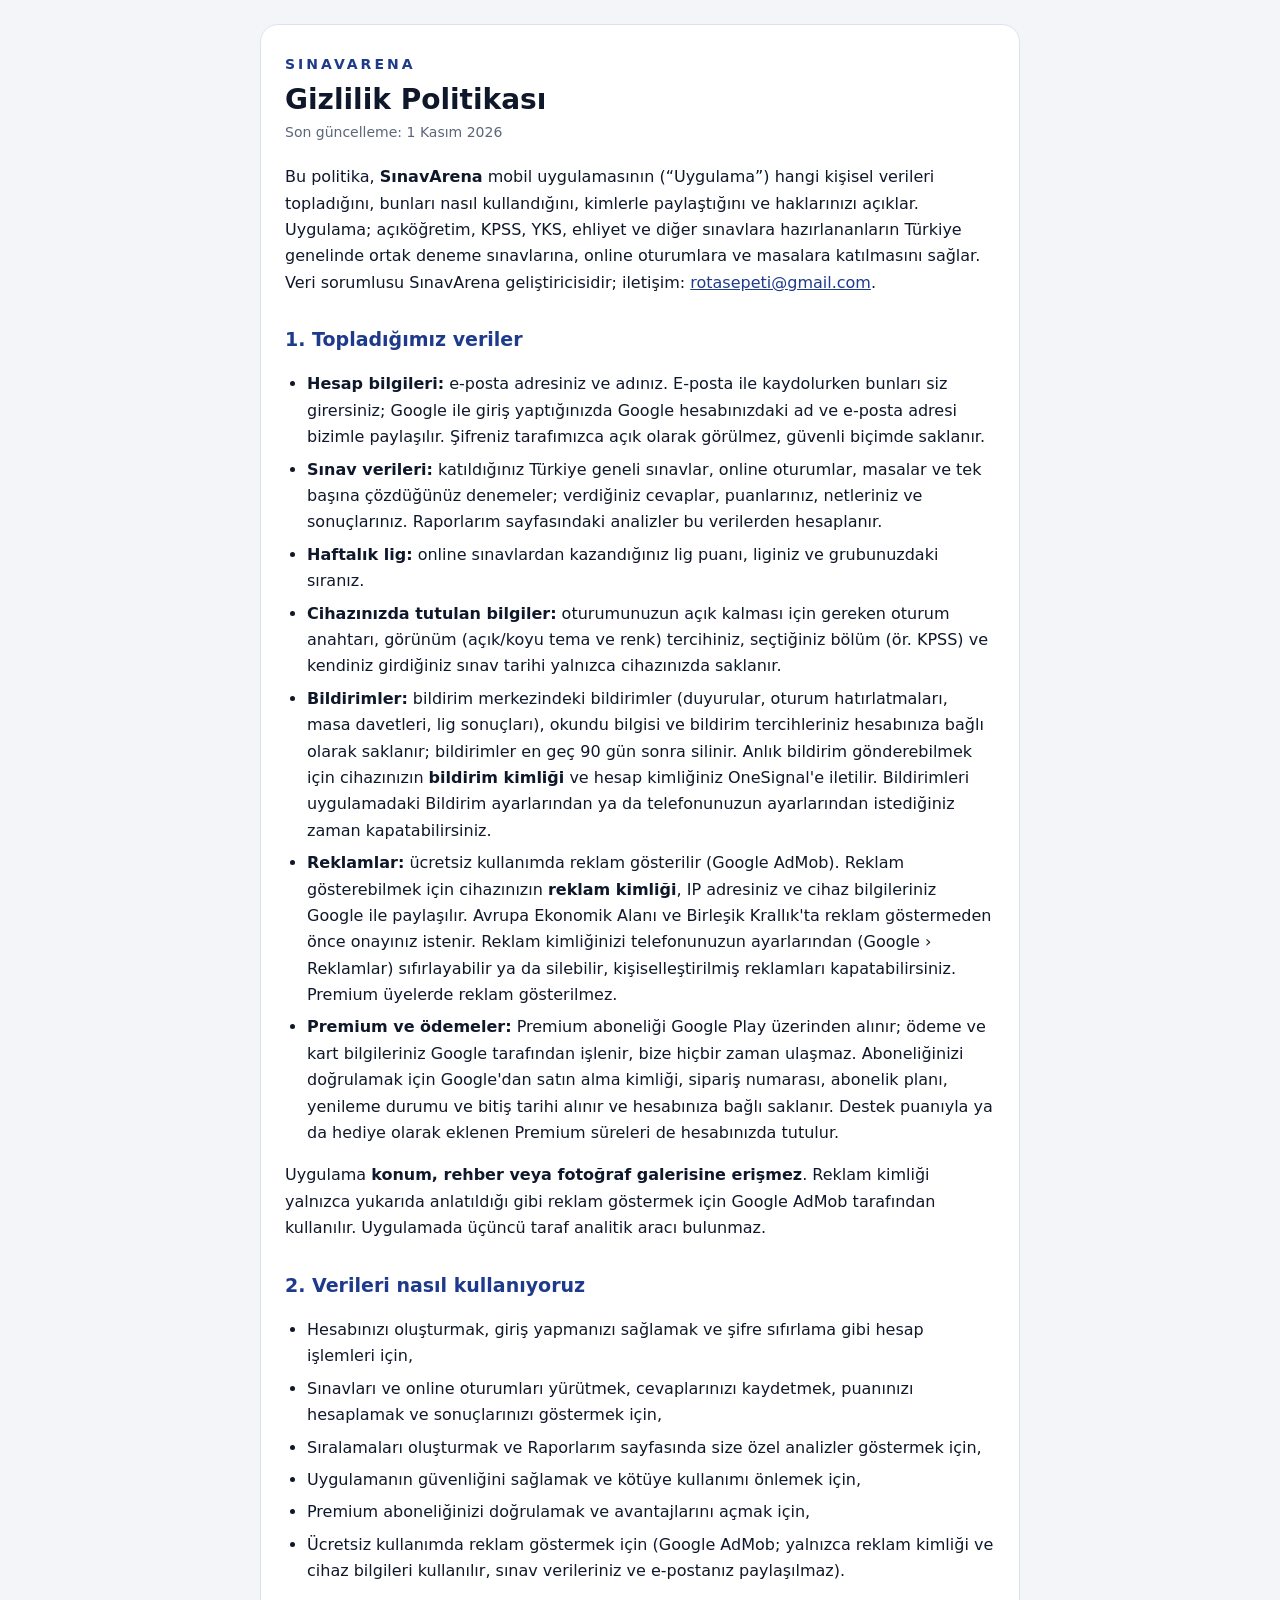
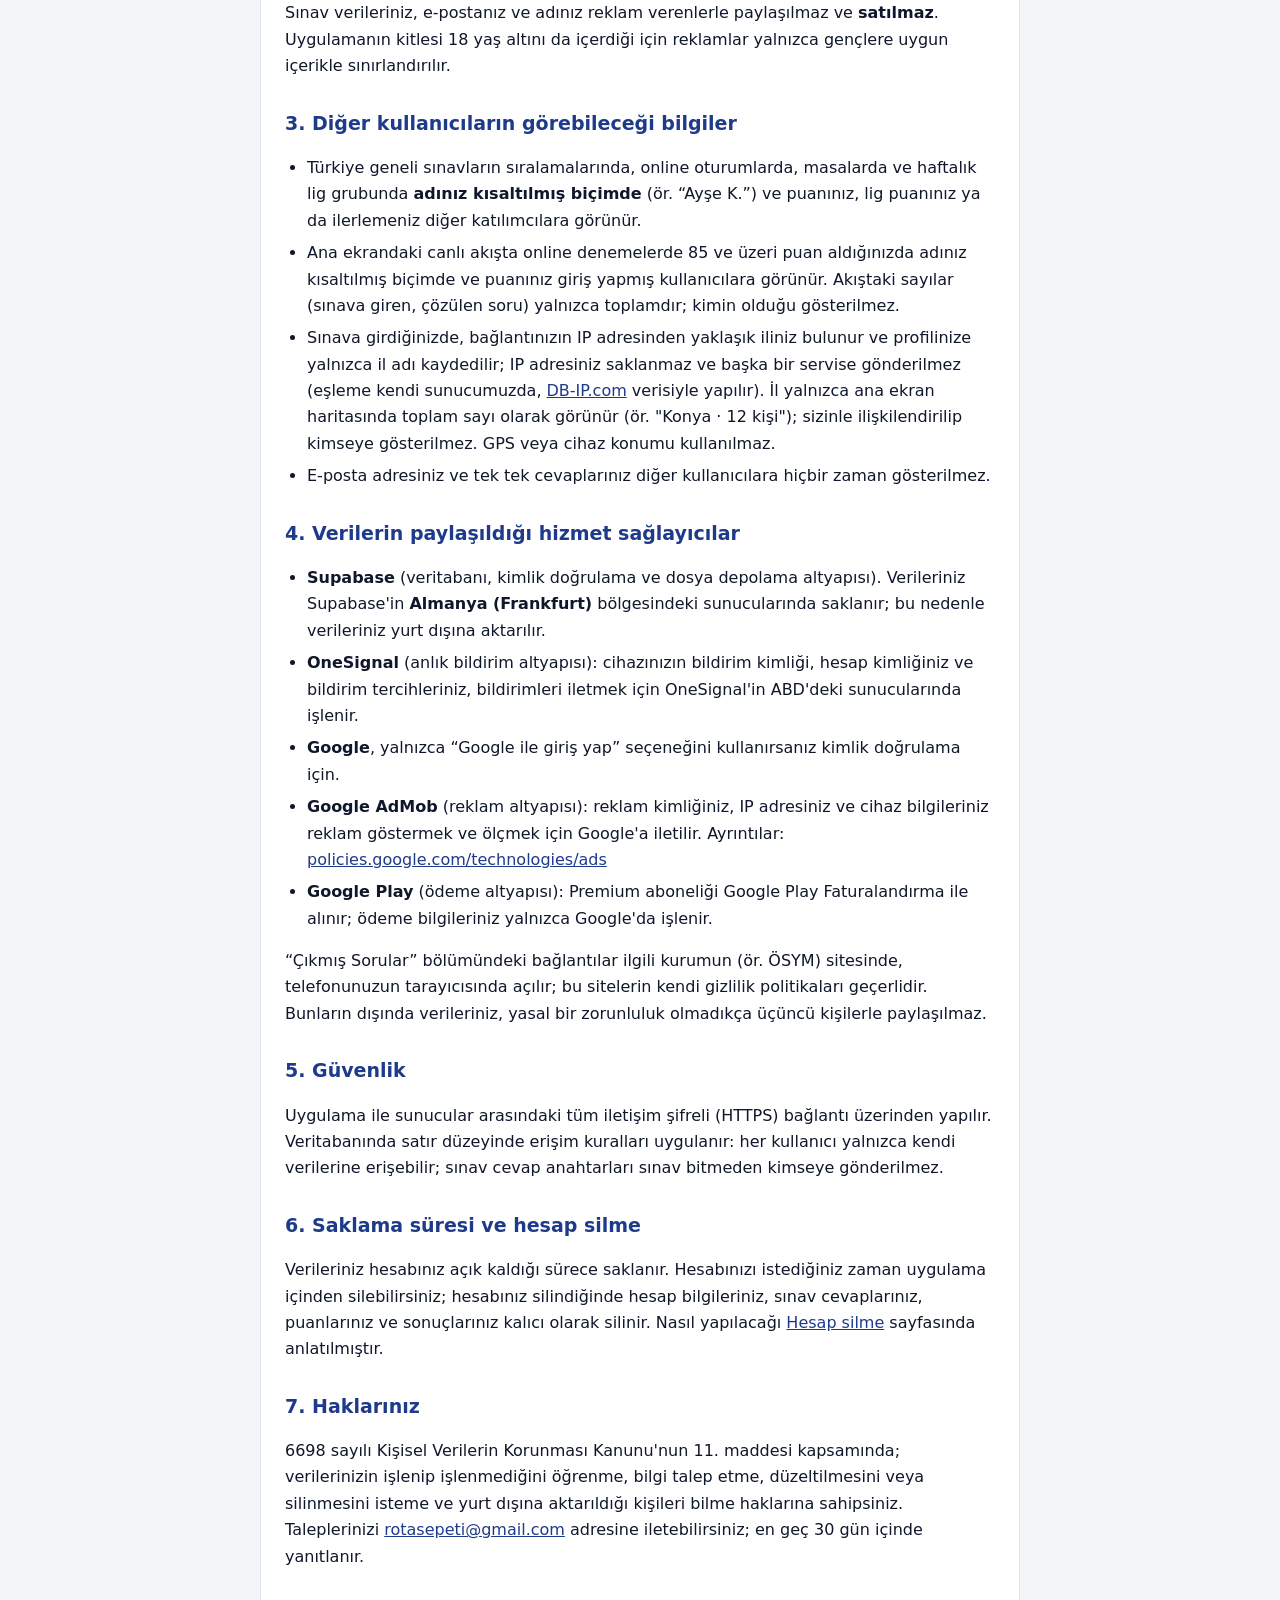
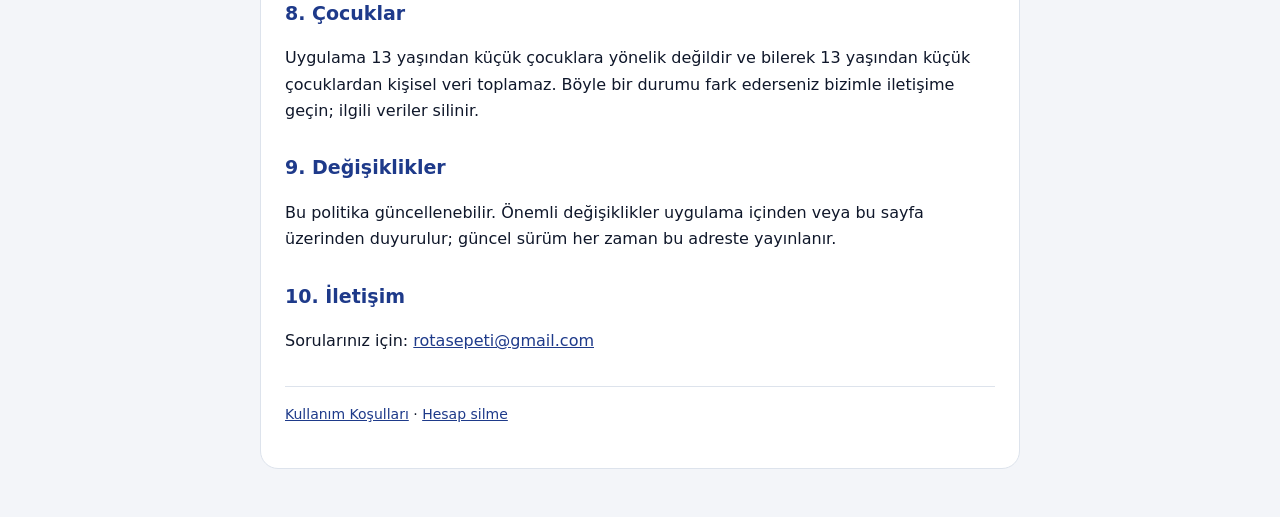
==== commit c886d6a9: "Gizlilik ve kullanım koşulları: reklamlar (AdMob) ve Premium abonelik Co-Authored-By: Claude Opus 5." ====
--- a/index.html
+++ b/index.html
@@ -11,7 +11,7 @@
   <main>
     <p class="brand">SINAVARENA</p>
     <h1>Gizlilik Politikası</h1>
-    <p class="meta">Son güncelleme: 23 Ekim 2026</p>
+    <p class="meta">Son güncelleme: 1 Kasım 2026</p>
 
     <p>
       Bu politika, <strong>SınavArena</strong> mobil uygulamasının (“Uygulama”) hangi kişisel verileri
@@ -38,10 +38,19 @@
         saklanır; bildirimler en geç 90 gün sonra silinir. Anlık bildirim gönderebilmek için cihazınızın
         <strong>bildirim kimliği</strong> ve hesap kimliğiniz OneSignal'e iletilir. Bildirimleri uygulamadaki
         Bildirim ayarlarından ya da telefonunuzun ayarlarından istediğiniz zaman kapatabilirsiniz.</li>
+      <li><strong>Reklamlar:</strong> ücretsiz kullanımda reklam gösterilir (Google AdMob). Reklam gösterebilmek için
+        cihazınızın <strong>reklam kimliği</strong>, IP adresiniz ve cihaz bilgileriniz Google ile paylaşılır. Avrupa Ekonomik
+        Alanı ve Birleşik Krallık'ta reklam göstermeden önce onayınız istenir. Reklam kimliğinizi telefonunuzun ayarlarından
+        (Google › Reklamlar) sıfırlayabilir ya da silebilir, kişiselleştirilmiş reklamları kapatabilirsiniz. Premium üyelerde
+        reklam gösterilmez.</li>
+      <li><strong>Premium ve ödemeler:</strong> Premium aboneliği Google Play üzerinden alınır; ödeme ve kart bilgileriniz
+        Google tarafından işlenir, bize hiçbir zaman ulaşmaz. Aboneliğinizi doğrulamak için Google'dan satın alma kimliği,
+        sipariş numarası, abonelik planı, yenileme durumu ve bitiş tarihi alınır ve hesabınıza bağlı saklanır. Destek
+        puanıyla ya da hediye olarak eklenen Premium süreleri de hesabınızda tutulur.</li>
     </ul>
     <p>
-      Uygulama <strong>konum, rehber, fotoğraf galerisi veya reklam kimliği toplamaz</strong>; cihazınıza
-      ait tek kimlik, yukarıda anlatılan bildirim kimliğidir. Uygulamada reklam ve üçüncü taraf analitik/izleme aracı bulunmaz.
+      Uygulama <strong>konum, rehber veya fotoğraf galerisine erişmez</strong>. Reklam kimliği yalnızca yukarıda
+      anlatıldığı gibi reklam göstermek için Google AdMob tarafından kullanılır. Uygulamada üçüncü taraf analitik aracı bulunmaz.
     </p>
 
     <h2>2. Verileri nasıl kullanıyoruz</h2>
@@ -49,9 +58,13 @@
       <li>Hesabınızı oluşturmak, giriş yapmanızı sağlamak ve şifre sıfırlama gibi hesap işlemleri için,</li>
       <li>Sınavları ve online oturumları yürütmek, cevaplarınızı kaydetmek, puanınızı hesaplamak ve sonuçlarınızı göstermek için,</li>
       <li>Sıralamaları oluşturmak ve Raporlarım sayfasında size özel analizler göstermek için,</li>
-      <li>Uygulamanın güvenliğini sağlamak ve kötüye kullanımı önlemek için.</li>
+      <li>Uygulamanın güvenliğini sağlamak ve kötüye kullanımı önlemek için,</li>
+      <li>Premium aboneliğinizi doğrulamak ve avantajlarını açmak için,</li>
+      <li>Ücretsiz kullanımda reklam göstermek için (Google AdMob; yalnızca reklam kimliği ve cihaz bilgileri kullanılır,
+        sınav verileriniz ve e-postanız paylaşılmaz).</li>
     </ul>
-    <p>Verileriniz pazarlama, reklam veya profil çıkarma amacıyla kullanılmaz ve <strong>satılmaz</strong>.</p>
+    <p>Sınav verileriniz, e-postanız ve adınız reklam verenlerle paylaşılmaz ve <strong>satılmaz</strong>. Uygulamanın kitlesi
+      18 yaş altını da içerdiği için reklamlar yalnızca gençlere uygun içerikle sınırlandırılır.</p>
 
     <h2>3. Diğer kullanıcıların görebileceği bilgiler</h2>
     <ul>
@@ -72,6 +85,10 @@
         ve bildirim tercihleriniz, bildirimleri iletmek için OneSignal'in ABD'deki sunucularında işlenir.</li>
       <li><strong>Google</strong>, yalnızca “Google ile giriş yap” seçeneğini kullanırsanız kimlik
         doğrulama için.</li>
+      <li><strong>Google AdMob</strong> (reklam altyapısı): reklam kimliğiniz, IP adresiniz ve cihaz bilgileriniz reklam
+        göstermek ve ölçmek için Google'a iletilir. Ayrıntılar: <a href="https://policies.google.com/technologies/ads">policies.google.com/technologies/ads</a></li>
+      <li><strong>Google Play</strong> (ödeme altyapısı): Premium aboneliği Google Play Faturalandırma ile alınır; ödeme
+        bilgileriniz yalnızca Google'da işlenir.</li>
     </ul>
     <p>
       “Çıkmış Sorular” bölümündeki bağlantılar ilgili kurumun (ör. ÖSYM) sitesinde, telefonunuzun
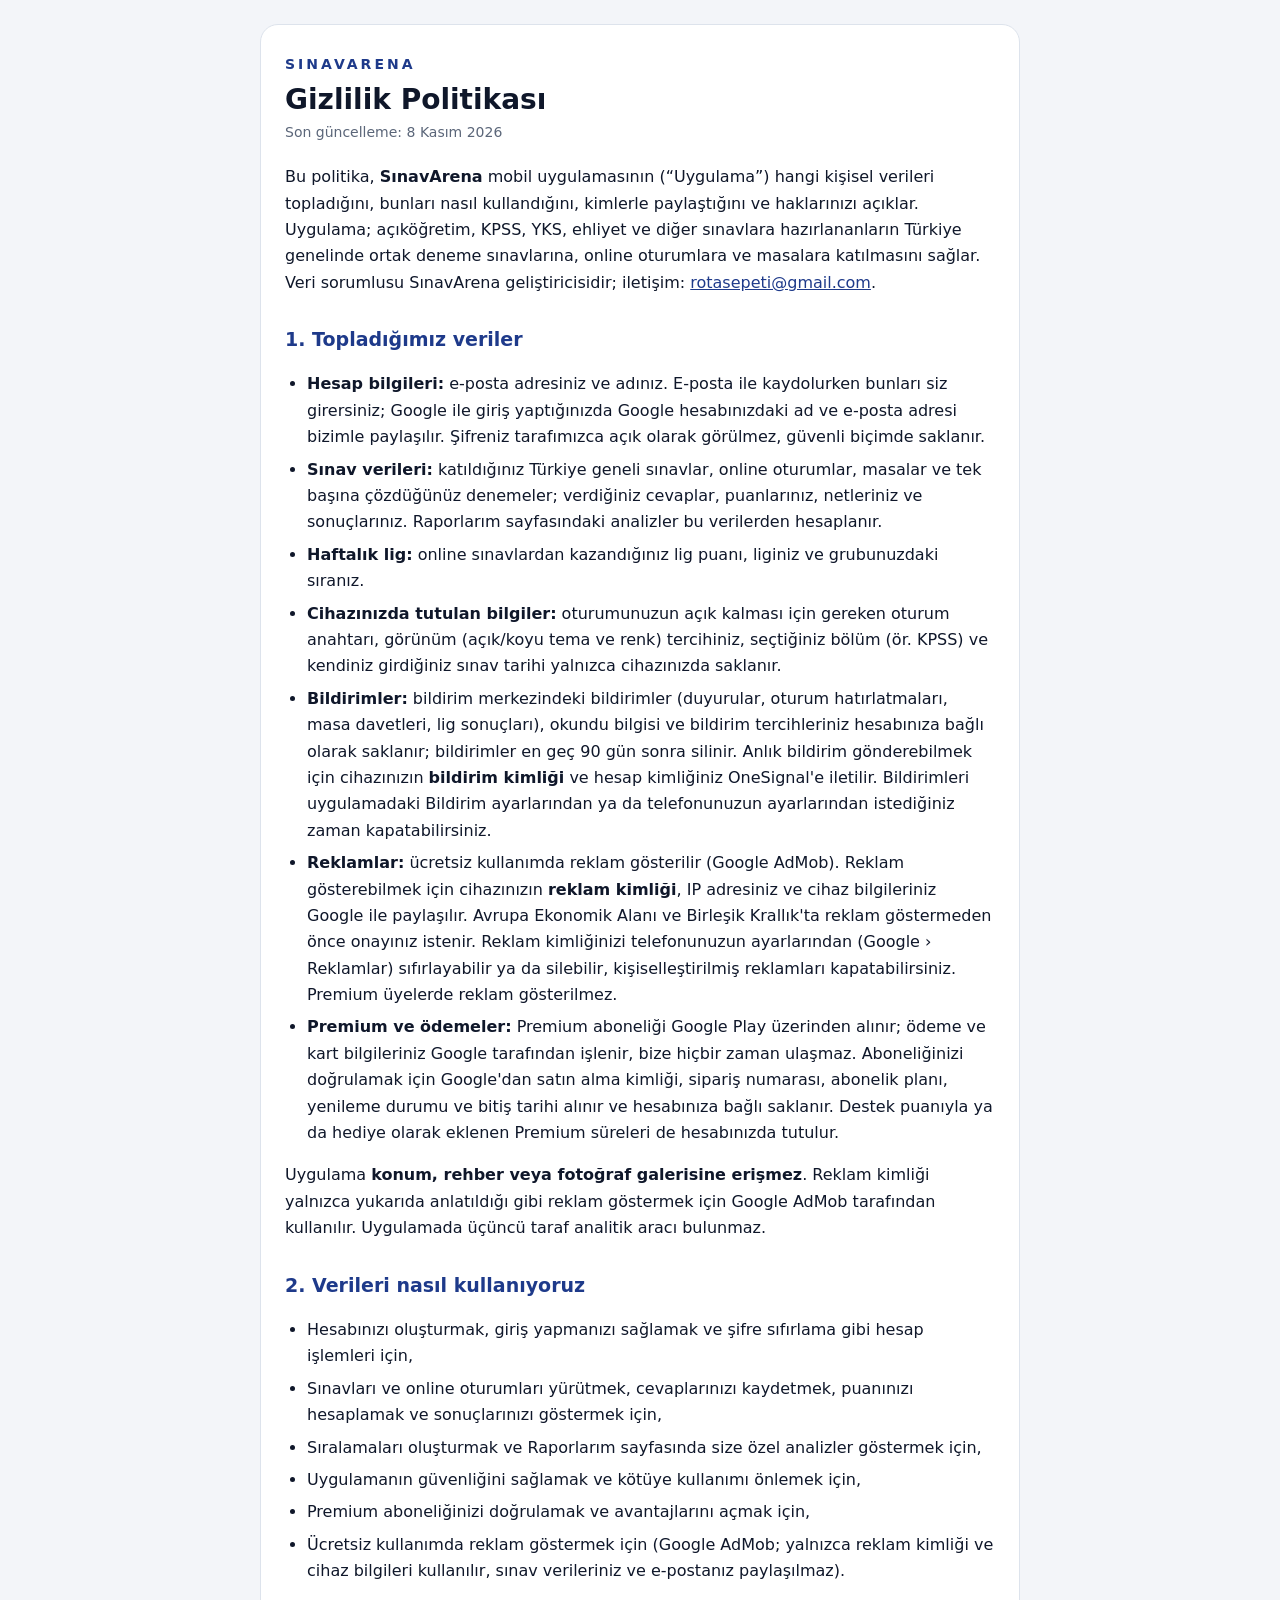
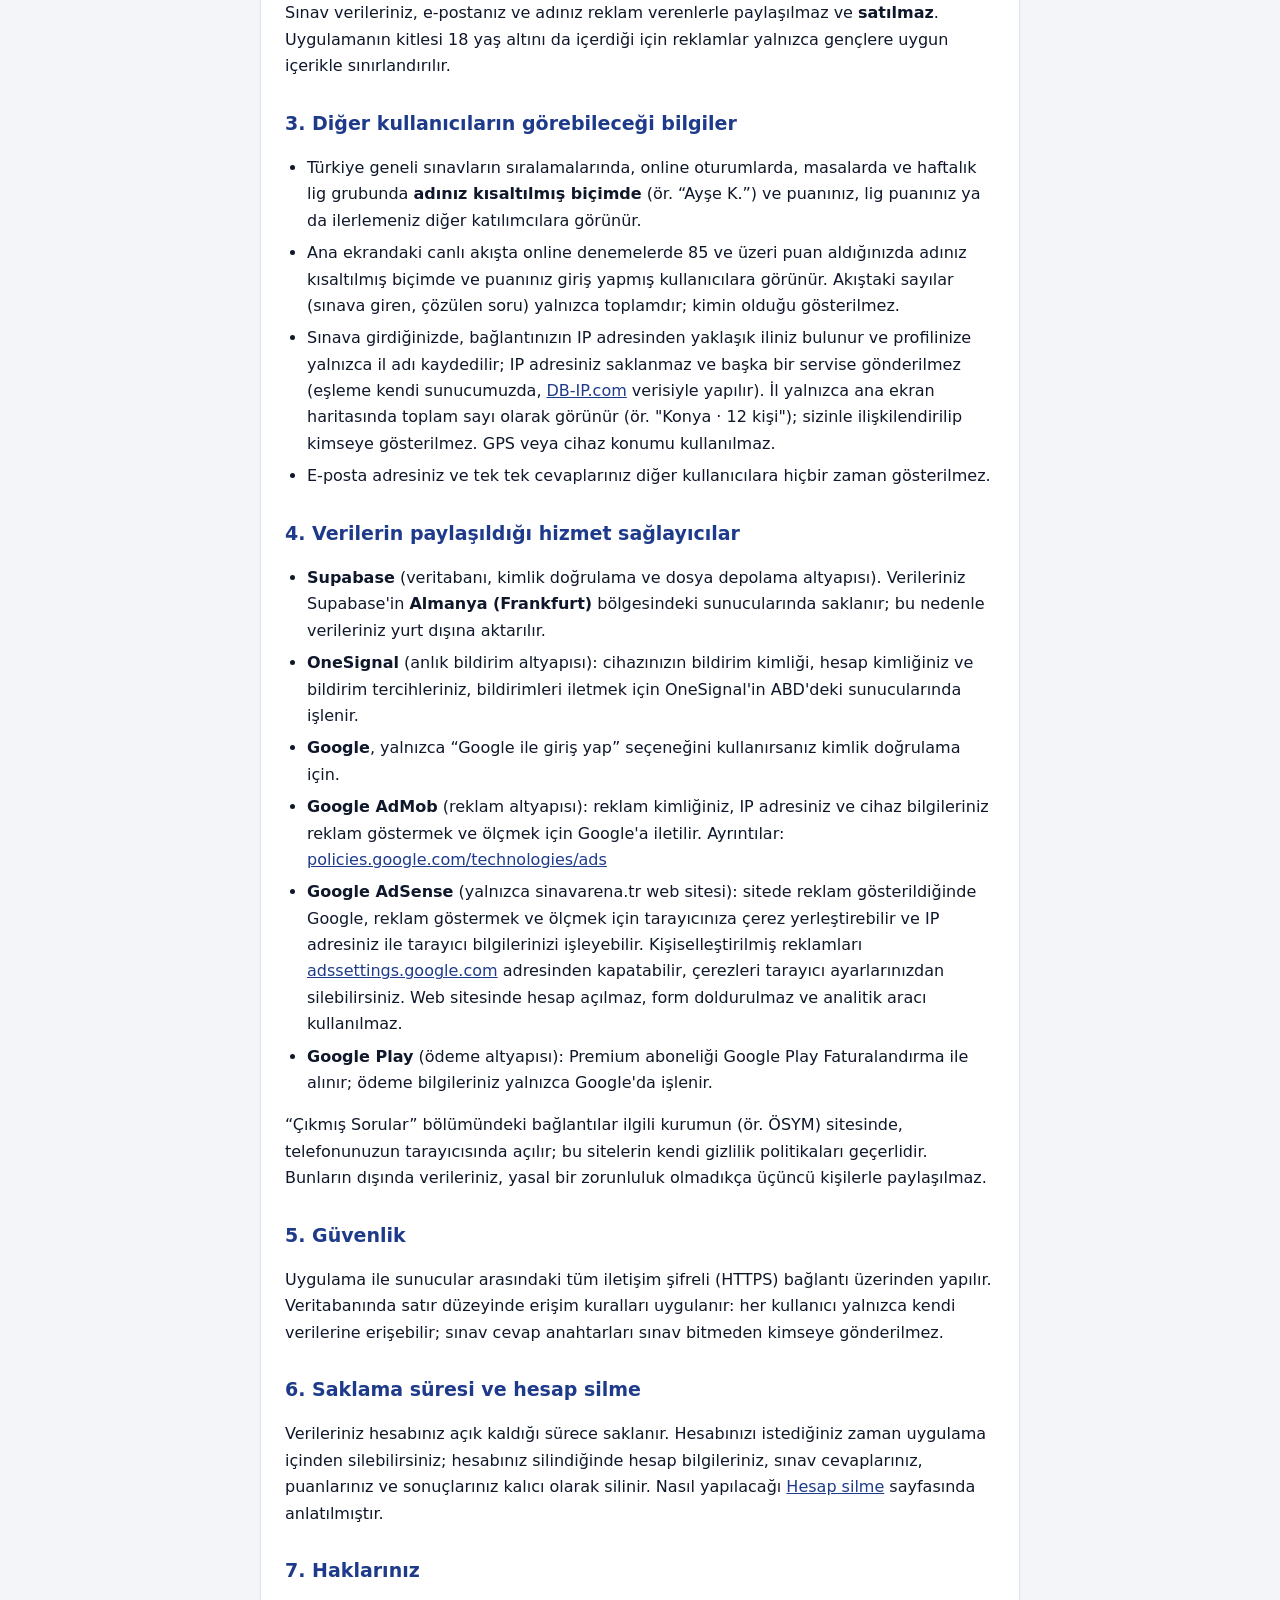
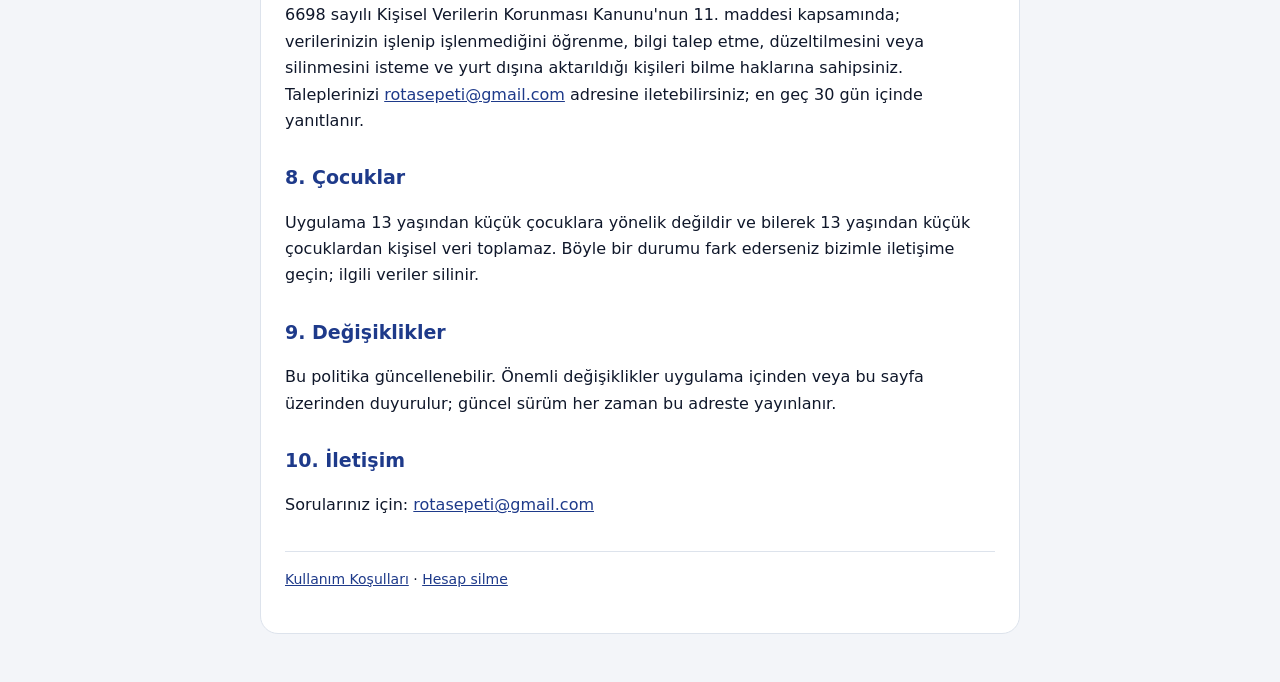
==== commit 49f45a83: "Gizlilik: sinavarena.tr web sitesi ve Google AdSense çerezleri Co-Authored-By: Claude Opus 5.5 <nore" ====
--- a/index.html
+++ b/index.html
@@ -11,7 +11,7 @@
   <main>
     <p class="brand">SINAVARENA</p>
     <h1>Gizlilik Politikası</h1>
-    <p class="meta">Son güncelleme: 1 Kasım 2026</p>
+    <p class="meta">Son güncelleme: 8 Kasım 2026</p>
 
     <p>
       Bu politika, <strong>SınavArena</strong> mobil uygulamasının (“Uygulama”) hangi kişisel verileri
@@ -87,6 +87,10 @@
         doğrulama için.</li>
       <li><strong>Google AdMob</strong> (reklam altyapısı): reklam kimliğiniz, IP adresiniz ve cihaz bilgileriniz reklam
         göstermek ve ölçmek için Google'a iletilir. Ayrıntılar: <a href="https://policies.google.com/technologies/ads">policies.google.com/technologies/ads</a></li>
+      <li><strong>Google AdSense</strong> (yalnızca sinavarena.tr web sitesi): sitede reklam gösterildiğinde Google, reklam
+        göstermek ve ölçmek için tarayıcınıza çerez yerleştirebilir ve IP adresiniz ile tarayıcı bilgilerinizi işleyebilir.
+        Kişiselleştirilmiş reklamları <a href="https://adssettings.google.com">adssettings.google.com</a> adresinden kapatabilir,
+        çerezleri tarayıcı ayarlarınızdan silebilirsiniz. Web sitesinde hesap açılmaz, form doldurulmaz ve analitik aracı kullanılmaz.</li>
       <li><strong>Google Play</strong> (ödeme altyapısı): Premium aboneliği Google Play Faturalandırma ile alınır; ödeme
         bilgileriniz yalnızca Google'da işlenir.</li>
     </ul>
